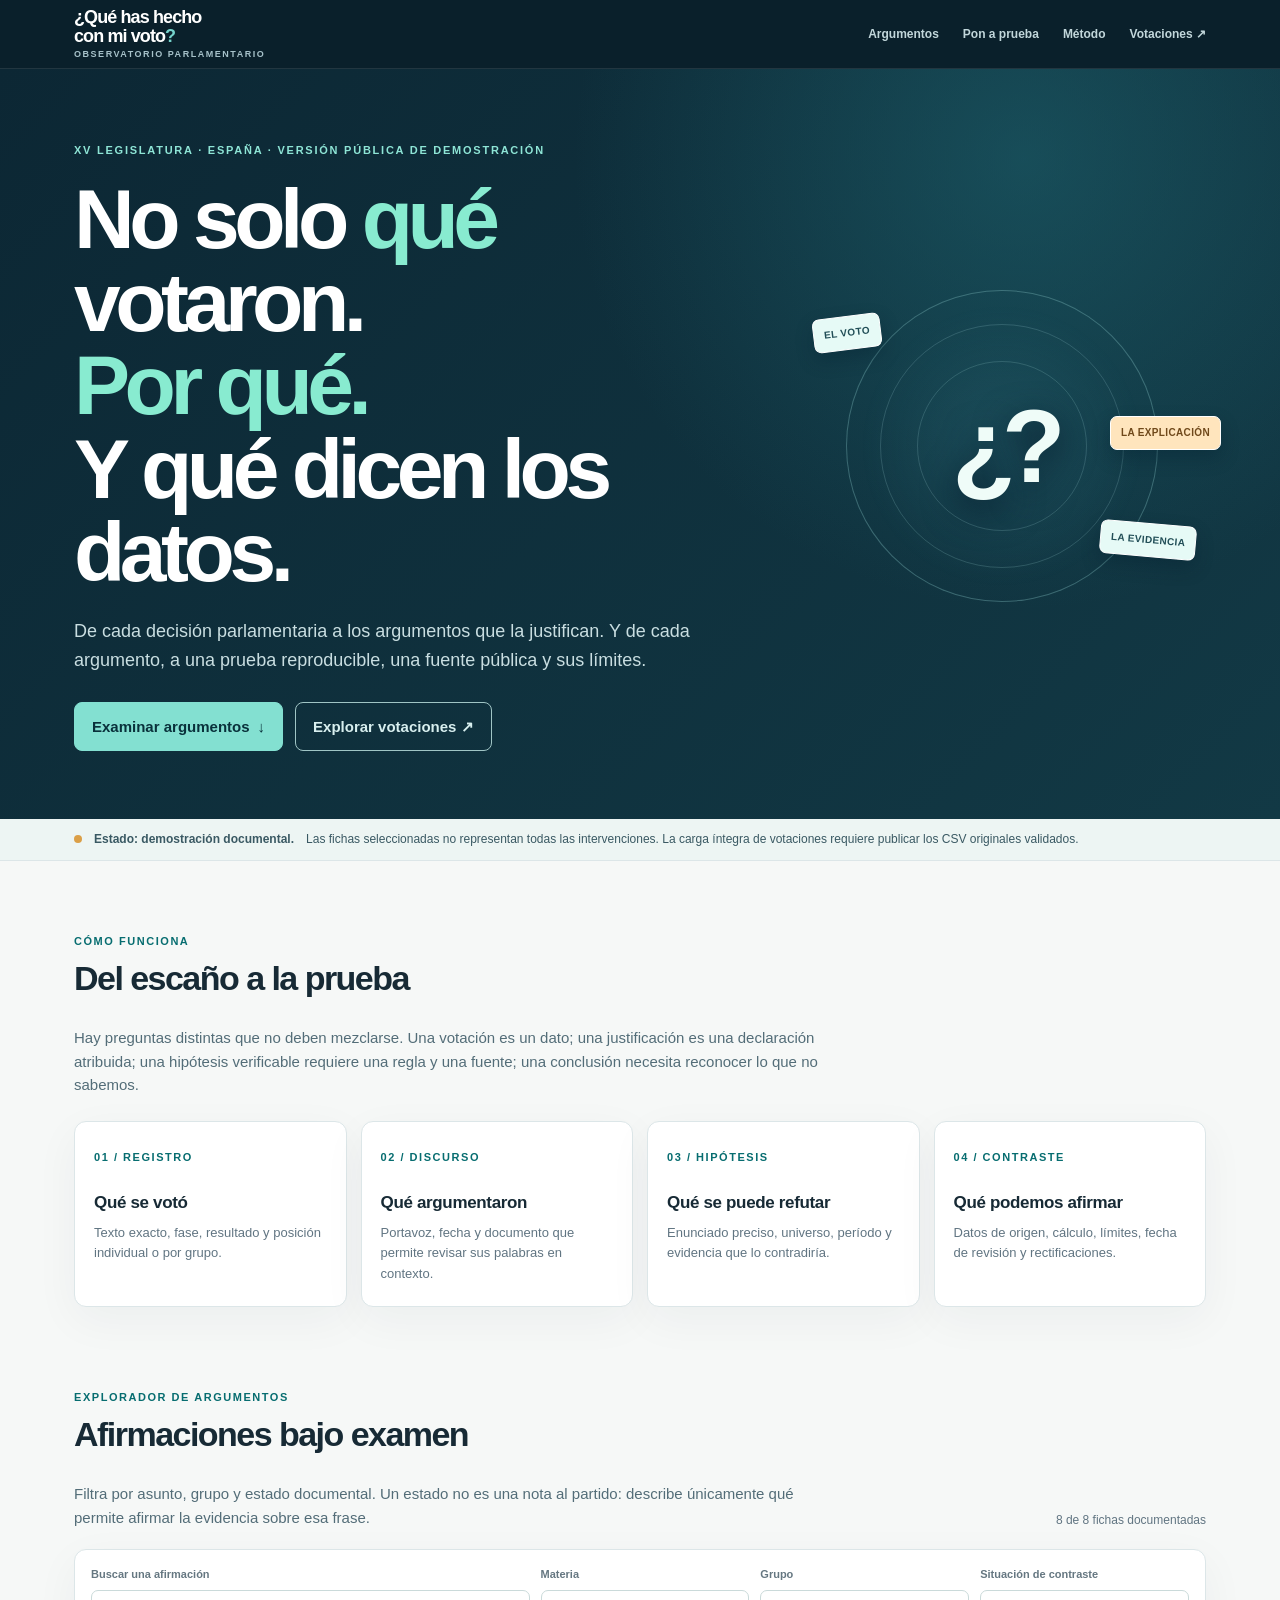
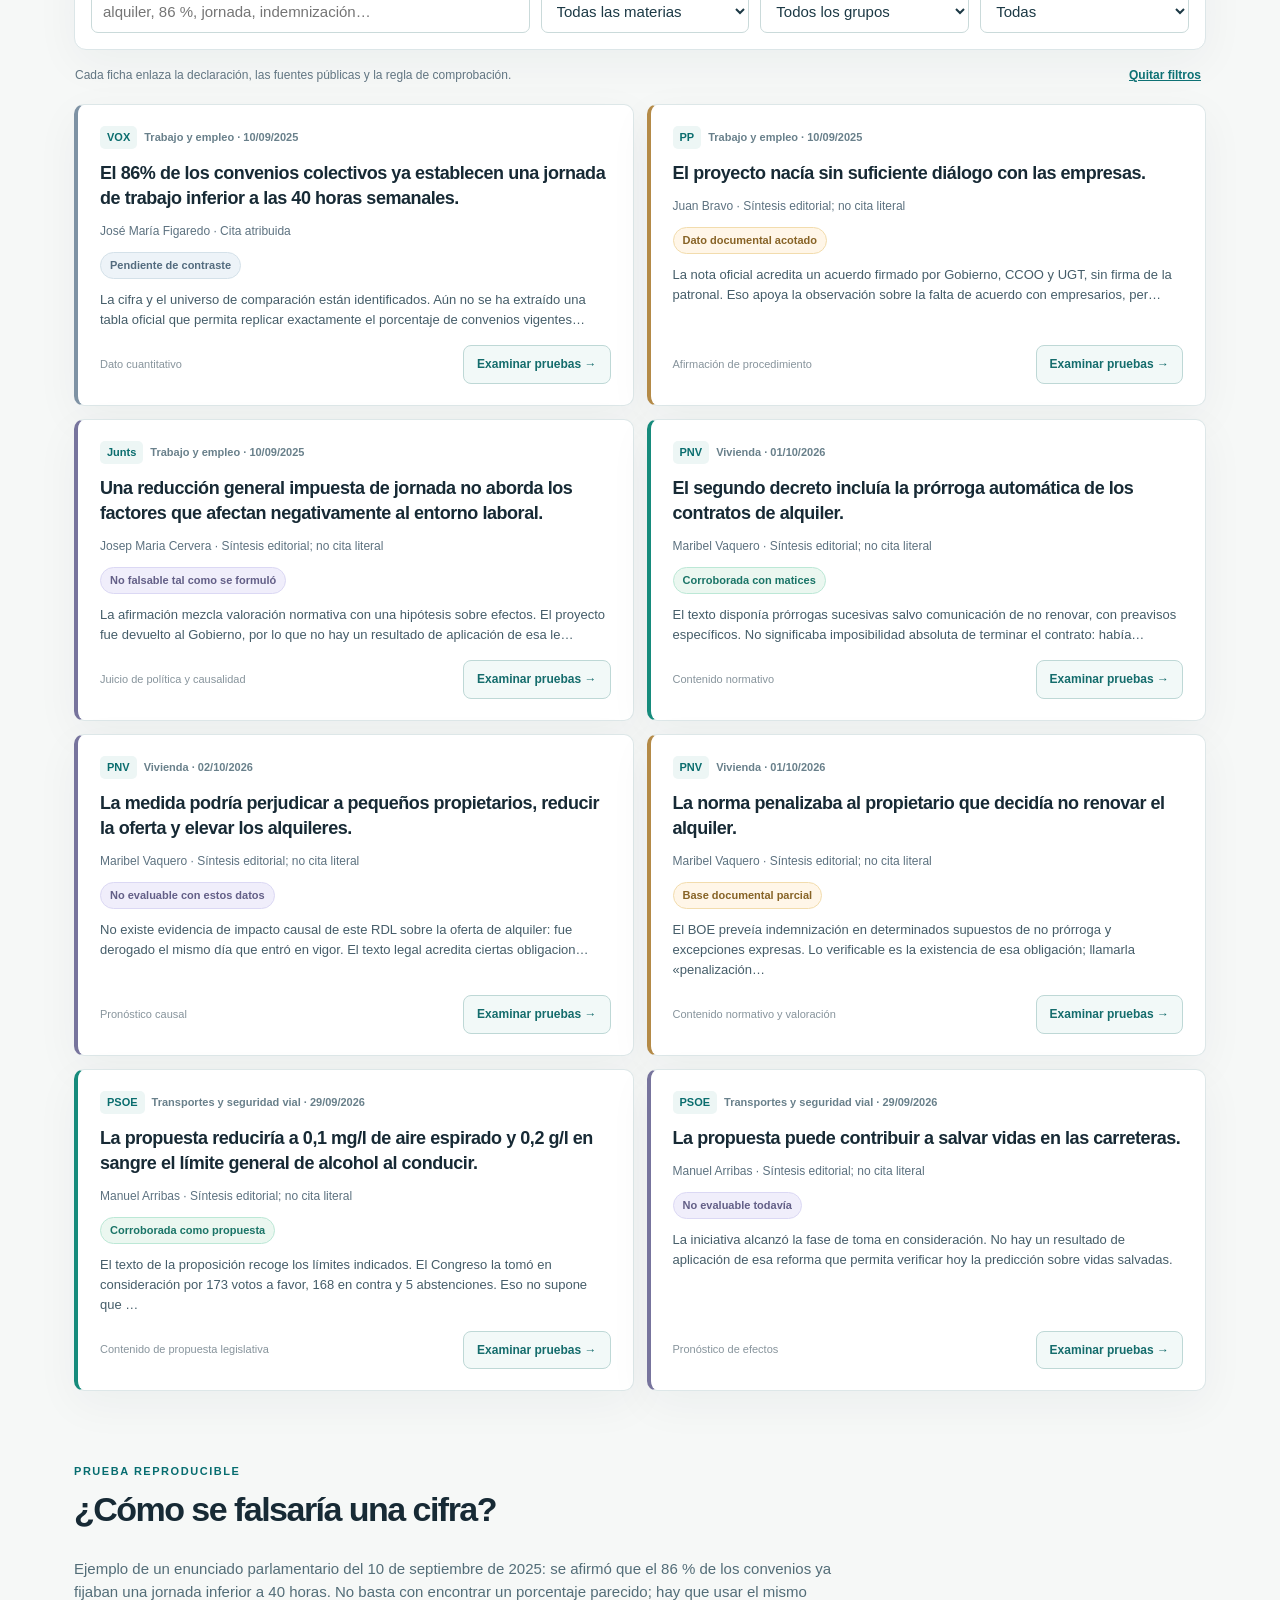
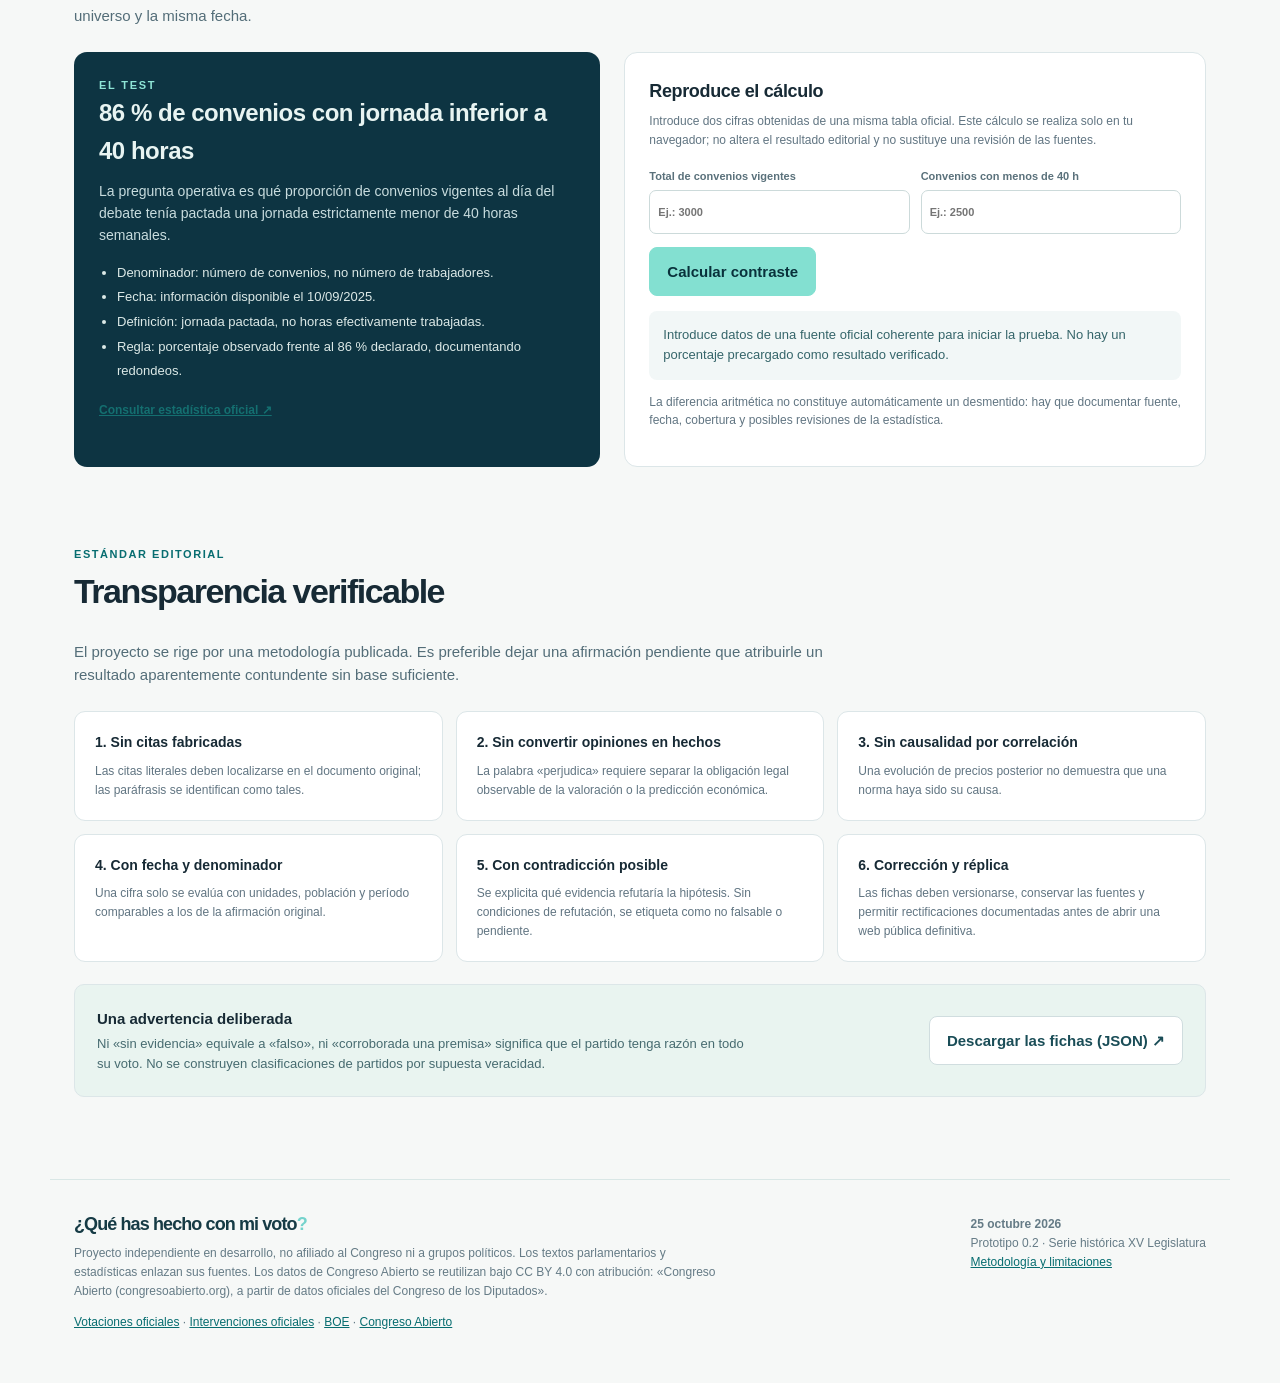
==== argumentos.html @ 6ca2c682 "Añadir versión candidata 1.00" ====
<!doctype html>
<html lang="es">
<head>
<meta charset="utf-8">
<meta name="viewport" content="width=device-width, initial-scale=1">
<meta name="theme-color" content="#0b2634">
<meta name="description" content="Qué has hecho con mi voto: un observatorio público que cruza votaciones del Congreso, argumentos parlamentarios y pruebas documentales verificables.">
<title>Qué has hecho con mi voto · Votos, argumentos y pruebas</title>
<style>
:root{--dark:#0c2734;--dark2:#153946;--dark3:#234653;--text:#172a35;--muted:#617582;--line:#dce6e8;--bg:#f6f8f7;--paper:#fff;--cyan:#0e8e8b;--cyan-dark:#076d70;--warm:#d5fbeb;--red:#aa4b49;--amber:#9b6b22;--violet:#5d5c89;--shadow:0 13px 45px #09303f0c}
*{box-sizing:border-box}html{scroll-behavior:smooth;scroll-padding-top:78px}body{margin:0;background:var(--bg);color:var(--text);font-family:Inter,ui-sans-serif,-apple-system,BlinkMacSystemFont,"Segoe UI",Arial,sans-serif;font-size:15px;line-height:1.56}
a{color:var(--cyan-dark)}button,input,select{font:inherit}button{cursor:pointer}button:focus-visible,a:focus-visible,input:focus-visible,select:focus-visible{outline:3px solid #62d2cf;outline-offset:2px}h1,h2,h3,p{margin-top:0}h2{font-size:clamp(24px,2.8vw,34px);letter-spacing:-.045em;line-height:1.15}h3{letter-spacing:-.02em}.wrap{max-width:1180px;margin:auto;padding:0 24px}.top{position:sticky;top:0;z-index:20;background:#0a202b;color:#eaf3f2;border-bottom:1px solid #ffffff19;backdrop-filter:blur(12px)}.top .wrap{display:flex;align-items:center;justify-content:space-between;min-height:68px;gap:18px}.brand{color:white;text-decoration:none;font-size:18px;letter-spacing:-.05em;font-weight:830;line-height:1.05}.brand i{font-style:normal;color:#75d3cc}.brand small{font-size:9px;font-weight:700;letter-spacing:.17em;display:block;color:#a7c2ca;margin-top:4px}.nav{display:flex;gap:24px;align-items:center}.nav a{color:#c2d7db;text-decoration:none;font-weight:650;font-size:12px}.nav a:hover{color:white}.hero{background:radial-gradient(circle at 80% 12%,#2375806a,transparent 37%),linear-gradient(135deg,#0c2734,#123945);color:white;padding:73px 0 68px;overflow:hidden}.hero-grid{display:grid;grid-template-columns:1.25fr .75fr;align-items:center;gap:44px}.eyebrow{font-size:11px;font-weight:800;letter-spacing:.16em;text-transform:uppercase;color:#8ee5d6}.hero h1{font-size:clamp(45px,6.8vw,84px);letter-spacing:-.065em;line-height:.99;margin:19px 0 23px;max-width:800px}.hero h1 em{color:#88ebd0;font-style:normal}.lead{font-size:18px;line-height:1.6;color:#c9dee1;max-width:660px}.actions{display:flex;flex-wrap:wrap;gap:12px;margin-top:27px}.btn{border-radius:8px;border:1px solid #a0c5c5;background:transparent;color:#d8efef;text-decoration:none;font-weight:750;padding:12px 17px;display:inline-flex;align-items:center;justify-content:center;gap:8px}.btn:hover{filter:brightness(1.12)}.btn-primary{background:#83e0d1;border-color:#83e0d1;color:#09313b}.btn-light{background:white;color:#1a4d57;border-color:#d0dddf}.hero-art{position:relative;min-height:310px;display:grid;place-items:center}.orbit{width:312px;height:312px;border:1px solid #79b2b668;border-radius:50%;position:relative;display:grid;place-items:center;background:radial-gradient(circle,#34788744,transparent 64%)}.orbit:before,.orbit:after{content:"";position:absolute;inset:33px;border-radius:50%;border:1px solid #8bbac03d}.orbit:after{inset:70px}.orb-core{font-size:104px;line-height:1;letter-spacing:-.13em;font-weight:820;color:#effcf8;text-shadow:0 11px 35px #061b2b}.orb-tag{position:absolute;background:#e6faf6;border-radius:7px;border:1px solid #fff;color:#204d56;box-shadow:0 8px 18px #031b2b4c;padding:8px 10px;font-weight:800;font-size:10px;letter-spacing:.035em}.orb-a{top:25px;left:-34px;transform:rotate(-7deg)}.orb-b{bottom:45px;right:-39px;transform:rotate(5deg)}.orb-c{top:125px;right:-64px;background:#ffe5bd;color:#70491b}.strip{border-bottom:1px solid var(--line);background:#edf5f3}.strip .wrap{display:flex;align-items:center;gap:12px;padding-top:11px;padding-bottom:11px;font-size:12px;color:#3a5963}.dot{width:8px;height:8px;border-radius:50%;background:#db9f47;flex:0 0 8px}.section{padding-top:72px;padding-bottom:7px}.section-intro{max-width:810px;margin:0 0 25px}.section-intro>p{color:#536d78;max-width:770px;margin-bottom:0}.kicker{font-size:11px;text-transform:uppercase;letter-spacing:.14em;color:var(--cyan-dark);font-weight:850;margin-bottom:9px}.how{display:grid;grid-template-columns:repeat(4,1fr);gap:14px}.step{background:white;border:1px solid var(--line);border-radius:12px;padding:22px 19px;min-height:175px;box-shadow:var(--shadow)}.step .num{font-size:11px;font-weight:850;color:var(--cyan-dark);letter-spacing:.14em}.step h3{font-size:17px;margin:22px 0 7px}.step p{font-size:13px;color:var(--muted);margin:0}.audit{padding-top:75px}.audit-head{display:flex;align-items:end;justify-content:space-between;gap:20px;flex-wrap:wrap;margin-bottom:20px}.countsmall{color:var(--muted);font-size:12px}.filters{display:grid;grid-template-columns:2.1fr repeat(3,1fr);gap:11px;background:white;border:1px solid var(--line);padding:16px;border-radius:12px;box-shadow:var(--shadow)}.field label{font-weight:760;font-size:11px;display:block;margin-bottom:7px;color:#657781}.field input,.field select{width:100%;height:43px;border:1px solid #cadada;border-radius:7px;color:#1c3945;padding:0 11px;background:white}.filter-actions{display:flex;justify-content:space-between;gap:8px;align-items:center;margin:12px 1px 15px}.filter-actions button{border:0;background:transparent;text-decoration:underline;color:#0d7174;font-size:12px;font-weight:700;padding:4px}.audit-grid{display:grid;grid-template-columns:repeat(2,minmax(0,1fr));gap:13px}.fact-card{border:1px solid #dde7e8;border-left:4px solid #738b9c;background:white;border-radius:10px;min-height:240px;padding:21px 22px;box-shadow:var(--shadow);display:flex;flex-direction:column;gap:11px}.fact-card[data-state="documentada"]{border-left-color:#168b7c}.fact-card[data-state="matiz"]{border-left-color:#b48a47}.fact-card[data-state="pendiente"]{border-left-color:#7e92a4}.fact-card[data-state="noevaluable"]{border-left-color:#77749d}.fact-eyebrow{display:flex;flex-wrap:wrap;align-items:center;gap:7px;color:#69808b;font-size:11px;font-weight:750}.pnum{background:#edf6f5;padding:3px 7px;border-radius:5px;color:#0a6d6e;font-size:11px}.fact-card h3{font-size:18px;line-height:1.38;font-weight:740;letter-spacing:-.025em;margin:1px 0 0}.fact-card .speaker{font-size:12px;color:#5d7280;margin:0}.fact-card .result{font-size:13px;color:#455d69;margin:0}.status{font-size:11px;font-weight:740;color:#4d6672;border:1px solid #d5e1e3;border-radius:20px;display:inline-flex;align-items:center;padding:4px 9px;max-width:100%;align-self:flex-start;background:#f7faf9}.status[data-state="documentada"]{color:#1a7467;background:#ebf7f0;border-color:#bce8d6}.status[data-state="matiz"]{color:#876326;background:#fff6e8;border-color:#f2dcad}.status[data-state="pendiente"]{color:#536b7e;background:#edf3f8;border-color:#d4e1e9}.status[data-state="noevaluable"]{color:#635f87;background:#f0eefb;border-color:#dbd8f4}.card-foot{margin-top:auto;display:flex;justify-content:space-between;gap:9px;align-items:center;padding-top:4px}.card-foot span{font-size:11px;color:#87949c}.card-foot button{border:1px solid #bed8d6;border-radius:8px;background:#f2f9f8;color:#146c6c;padding:9px 13px;font-weight:740;font-size:12px}.card-foot button:hover{background:#deefeb}.empty{grid-column:1/-1;padding:38px;text-align:center;border:1px dashed #cadada;background:white;color:#667780;border-radius:10px}.two-col{display:grid;grid-template-columns:.95fr 1.05fr;gap:24px;align-items:stretch}.explain{border-radius:13px;padding:25px;background:#0d3442;color:#e8f4f2;min-height:300px}.explain h3{font-size:24px;margin:0 0 12px}.explain p{font-size:14px;color:#c8dcde}.explain ul{padding-left:18px;color:#dce9e7;font-size:13px;line-height:1.9}.demoform{background:white;border-radius:13px;border:1px solid var(--line);padding:24px}.demoform h3{font-size:18px;margin:0 0 7px}.demoform>p{font-size:12px;color:var(--muted)}.demo-grid{display:grid;grid-template-columns:repeat(2,1fr);gap:11px;margin-top:18px}.demo-grid label{font-size:11px;font-weight:750;color:#5a717b;display:block}.demo-grid input{display:block;width:100%;height:44px;border:1px solid #ccdada;border-radius:7px;margin-top:5px;padding:8px}.demoform .btn{margin-top:13px}.numeric-out{margin-top:15px;min-height:57px;border-radius:8px;background:#f2f7f7;padding:14px;font-size:13px;color:#35656a}.sourced{display:inline-flex;align-items:center;gap:6px;color:#146f70;font-size:12px;font-weight:740}.source-list{padding:0;list-style:none}.source-list li{border-bottom:1px solid #e7eeee;padding:12px 0}.source-list a{font-size:13px;font-weight:740}.source-list small{display:block;font-size:11px;color:#78909a}.policy-grid{display:grid;grid-template-columns:repeat(3,1fr);gap:13px}.policy{border-radius:11px;background:white;border:1px solid var(--line);padding:20px}.policy b{font-size:14px;display:block;margin-bottom:8px}.policy p{font-size:12px;color:var(--muted);margin-bottom:0}.signoff{display:flex;align-items:center;justify-content:space-between;gap:20px;margin-top:22px;padding:22px;border:1px solid var(--line);border-radius:10px;background:#e9f4f0}.signoff p{margin:0;font-size:13px;color:#476b70;max-width:650px}.signoff strong{display:block;margin-bottom:4px}.footer{padding-top:35px;padding-bottom:40px;border-top:1px solid #d9e7e6;margin-top:75px;color:#657b86;font-size:12px}.footer-grid{display:flex;justify-content:space-between;align-items:flex-start;gap:20px;flex-wrap:wrap}.footer p{max-width:650px}.footer .brand{color:#163b45;display:block;margin-bottom:10px}.footer a{font-size:12px}.details{width:min(850px,calc(100vw - 30px));max-height:min(91vh,980px);border-radius:12px;border:1px solid #d8e7e6;box-shadow:0 30px 90px #021b2b55;padding:0;overflow:auto}.details::backdrop{background:#091e29a8}.detail-header{background:#0e3541;color:white;padding:26px 32px;position:relative}.detail-header .x{position:absolute;right:16px;top:13px;border:1px solid #ffffff45;background:#ffffff20;color:white;border-radius:7px;padding:3px 10px;font-size:25px}.detail-header h2{font-size:26px;line-height:1.27;max-width:680px;margin:10px 0}.detail-header p{font-size:12px;color:#bdd3d6;margin:0}.detail-body{padding:26px 32px 36px}.detail-body h3{font-size:17px;margin:25px 0 7px}.detail-body p{color:#4c6571;margin-bottom:10px}.detail-body .call{border-left:3px solid #4fa9a3;background:#f0f9f6;padding:15px 17px;margin:12px 0;border-radius:0 8px 8px 0}.detail-body .call strong{display:block;margin-bottom:6px}.detail-meta{display:flex;flex-wrap:wrap;gap:8px;font-size:12px;color:#6d7e86}.detail-meta span{background:#eef4f4;padding:5px 8px;border-radius:5px}.detail-actions{display:flex;gap:12px;flex-wrap:wrap;margin-top:19px}.detail-actions button{padding:9px 12px;background:#f0f7f7;border:1px solid #c8dcdb;border-radius:7px;color:#145d62;font-weight:750}.detail-actions a{padding:9px 12px;display:inline-flex;text-decoration:none;font-size:13px}.tip{font-size:12px;color:#738d95}.divider{border-top:1px solid #e0eaeb;margin:24px 0 0}
@media(max-width:1000px){.hero-grid{grid-template-columns:1fr .6fr;gap:17px}.orb-core{font-size:75px}.orbit{width:225px;height:225px}.hero-art{min-height:230px}.orb-c{right:-20px}.orb-b{right:-8px}}@media(max-width:740px){.wrap{padding-left:16px;padding-right:16px}.top .wrap{min-height:64px}.brand{font-size:16px}.nav{gap:10px}.nav a{font-size:11px}.nav a:nth-child(2){display:none}.hero{padding:48px 0}.hero-grid{grid-template-columns:1fr}.hero-art{display:none}.hero h1{font-size:clamp(43px,11.5vw,68px)}.lead{font-size:16px}.how{grid-template-columns:repeat(2,1fr)}.filters{grid-template-columns:repeat(2,1fr)}.filters .field:first-child{grid-column:1/-1}.audit-grid{grid-template-columns:1fr}.two-col{grid-template-columns:1fr}.policy-grid{grid-template-columns:1fr}.section{padding-top:53px}.audit{padding-top:53px}.signoff{display:block}.signoff .btn{margin-top:15px}.detail-header{padding:22px 19px}.detail-body{padding:20px 19px}.detail-header h2{font-size:22px}}@media(max-width:420px){.how{grid-template-columns:1fr}.step{min-height:0}.nav a:nth-child(3){display:none}.step h3{margin-top:10px}.filters{grid-template-columns:1fr}.demo-grid{grid-template-columns:1fr}}
@media(prefers-reduced-motion:reduce){html{scroll-behavior:auto}}
</style>
</head>
<body>
<header class="top"><div class="wrap"><a class="brand" href="#inicio">¿Qué has hecho<br>con mi voto<i>?</i><small>OBSERVATORIO PARLAMENTARIO</small></a><nav class="nav" aria-label="Navegación"><a href="#auditoria">Argumentos</a><a href="#prueba">Pon a prueba</a><a href="#metodo">Método</a><a href="index.html">Votaciones ↗</a></nav></div></header>
<main>
<section class="hero" id="inicio"><div class="wrap hero-grid"><div><div class="eyebrow">XV legislatura · España · versión pública de demostración</div><h1>No solo <em>qué</em> votaron.<br><em>Por qué.</em><br>Y qué dicen los datos.</h1><p class="lead">De cada decisión parlamentaria a los argumentos que la justifican. Y de cada argumento, a una prueba reproducible, una fuente pública y sus límites.</p><div class="actions"><a href="#auditoria" class="btn btn-primary">Examinar argumentos <span aria-hidden="true">↓</span></a><a href="index.html" class="btn">Explorar votaciones ↗</a></div></div><div class="hero-art" aria-hidden="true"><div class="orbit"><div class="orb-core">¿?</div><span class="orb-tag orb-a">EL VOTO</span><span class="orb-tag orb-b">LA EVIDENCIA</span><span class="orb-tag orb-c">LA EXPLICACIÓN</span></div></div></div></section>
<div class="strip"><div class="wrap"><span class="dot" aria-hidden="true"></span><strong>Estado: demostración documental.</strong> Las fichas seleccionadas no representan todas las intervenciones. La carga íntegra de votaciones requiere publicar los CSV originales validados.</div></div>
<section class="section wrap" id="proposito"><div class="section-intro"><div class="kicker">Cómo funciona</div><h2>Del escaño a la prueba</h2><p>Hay preguntas distintas que no deben mezclarse. Una votación es un dato; una justificación es una declaración atribuida; una hipótesis verificable requiere una regla y una fuente; una conclusión necesita reconocer lo que no sabemos.</p></div><div class="how"><article class="step"><span class="num">01 / REGISTRO</span><h3>Qué se votó</h3><p>Texto exacto, fase, resultado y posición individual o por grupo.</p></article><article class="step"><span class="num">02 / DISCURSO</span><h3>Qué argumentaron</h3><p>Portavoz, fecha y documento que permite revisar sus palabras en contexto.</p></article><article class="step"><span class="num">03 / HIPÓTESIS</span><h3>Qué se puede refutar</h3><p>Enunciado preciso, universo, período y evidencia que lo contradiría.</p></article><article class="step"><span class="num">04 / CONTRASTE</span><h3>Qué podemos afirmar</h3><p>Datos de origen, cálculo, límites, fecha de revisión y rectificaciones.</p></article></div></section>
<section class="wrap audit" id="auditoria"><div class="audit-head"><div class="section-intro" style="margin:0"><div class="kicker">Explorador de argumentos</div><h2>Afirmaciones bajo examen</h2><p>Filtra por asunto, grupo y estado documental. Un estado no es una nota al partido: describe únicamente qué permite afirmar la evidencia sobre esa frase.</p></div><div class="countsmall" id="countCases" aria-live="polite"></div></div>
<div class="filters" role="search"><div class="field"><label for="caseQ">Buscar una afirmación</label><input id="caseQ" type="search" placeholder="alquiler, 86 %, jornada, indemnización…"></div><div class="field"><label for="caseArea">Materia</label><select id="caseArea"><option value="">Todas las materias</option></select></div><div class="field"><label for="caseGroup">Grupo</label><select id="caseGroup"><option value="">Todos los grupos</option></select></div><div class="field"><label for="caseState">Situación de contraste</label><select id="caseState"><option value="">Todas</option><option value="documentada">Confirmación documental</option><option value="matiz">Requiere matices</option><option value="pendiente">Pendiente</option><option value="noevaluable">No evaluable todavía</option></select></div></div>
<div class="filter-actions"><span class="countsmall">Cada ficha enlaza la declaración, las fuentes públicas y la regla de comprobación.</span><button id="clearCase">Quitar filtros</button></div><div class="audit-grid" id="caseList" aria-live="polite"></div></section>
<section class="section wrap" id="prueba"><div class="section-intro"><div class="kicker">Prueba reproducible</div><h2>¿Cómo se falsaría una cifra?</h2><p>Ejemplo de un enunciado parlamentario del 10 de septiembre de 2025: se afirmó que el 86 % de los convenios ya fijaban una jornada inferior a 40 horas. No basta con encontrar un porcentaje parecido; hay que usar el mismo universo y la misma fecha.</p></div><div class="two-col"><article class="explain"><div class="eyebrow">EL TEST</div><h3>86 % de convenios con jornada inferior a 40 horas</h3><p>La pregunta operativa es qué proporción de convenios vigentes al día del debate tenía pactada una jornada estrictamente menor de 40 horas semanales.</p><ul><li>Denominador: número de convenios, no número de trabajadores.</li><li>Fecha: información disponible el 10/09/2025.</li><li>Definición: jornada pactada, no horas efectivamente trabajadas.</li><li>Regla: porcentaje observado frente al 86 % declarado, documentando redondeos.</li></ul><a class="sourced" href="https://www.mites.gob.es/es/estadisticas/condiciones_trabajo_relac_laborales/CCT/welcome.htm" target="_blank" rel="noopener noreferrer">Consultar estadística oficial ↗</a></article><div class="demoform"><h3>Reproduce el cálculo</h3><p>Introduce dos cifras obtenidas de una misma tabla oficial. Este cálculo se realiza solo en tu navegador; no altera el resultado editorial y no sustituye una revisión de las fuentes.</p><div class="demo-grid"><label>Total de convenios vigentes<input type="number" id="totalAgreements" min="1" step="1" placeholder="Ej.: 3000"></label><label>Convenios con menos de 40 h<input type="number" id="under40" min="0" step="1" placeholder="Ej.: 2500"></label></div><button class="btn btn-primary" id="calcTest" type="button">Calcular contraste</button><div class="numeric-out" id="numericResult" aria-live="polite">Introduce datos de una fuente oficial coherente para iniciar la prueba. No hay un porcentaje precargado como resultado verificado.</div><p class="tip" style="margin-top:13px">La diferencia aritmética no constituye automáticamente un desmentido: hay que documentar fuente, fecha, cobertura y posibles revisiones de la estadística.</p></div></div></section>
<section class="section wrap" id="metodo"><div class="section-intro"><div class="kicker">Estándar editorial</div><h2>Transparencia verificable</h2><p>El proyecto se rige por una metodología publicada. Es preferible dejar una afirmación pendiente que atribuirle un resultado aparentemente contundente sin base suficiente.</p></div><div class="policy-grid"><div class="policy"><b>1. Sin citas fabricadas</b><p>Las citas literales deben localizarse en el documento original; las paráfrasis se identifican como tales.</p></div><div class="policy"><b>2. Sin convertir opiniones en hechos</b><p>La palabra «perjudica» requiere separar la obligación legal observable de la valoración o la predicción económica.</p></div><div class="policy"><b>3. Sin causalidad por correlación</b><p>Una evolución de precios posterior no demuestra que una norma haya sido su causa.</p></div><div class="policy"><b>4. Con fecha y denominador</b><p>Una cifra solo se evalúa con unidades, población y período comparables a los de la afirmación original.</p></div><div class="policy"><b>5. Con contradicción posible</b><p>Se explicita qué evidencia refutaría la hipótesis. Sin condiciones de refutación, se etiqueta como no falsable o pendiente.</p></div><div class="policy"><b>6. Corrección y réplica</b><p>Las fichas deben versionarse, conservar las fuentes y permitir rectificaciones documentadas antes de abrir una web pública definitiva.</p></div></div><div class="signoff"><div><strong>Una advertencia deliberada</strong><p>Ni «sin evidencia» equivale a «falso», ni «corroborada una premisa» significa que el partido tenga razón en todo su voto. No se construyen clasificaciones de partidos por supuesta veracidad.</p></div><a href="datos/comprobaciones.json" class="btn btn-light" download>Descargar las fichas (JSON) ↗</a></div></section>
</main>
<footer class="wrap footer" id="fuentes"><div class="footer-grid"><div><span class="brand">¿Qué has hecho con mi voto<i>?</i></span><p>Proyecto independiente en desarrollo, no afiliado al Congreso ni a grupos políticos. Los textos parlamentarios y estadísticas enlazan sus fuentes. Los datos de Congreso Abierto se reutilizan bajo CC BY 4.0 con atribución: «Congreso Abierto (congresoabierto.org), a partir de datos oficiales del Congreso de los Diputados».</p><p><a href="https://www.congreso.es/es/opendata/votaciones" target="_blank" rel="noopener noreferrer">Votaciones oficiales</a> · <a href="https://www.congreso.es/es/opendata/intervenciones" target="_blank" rel="noopener noreferrer">Intervenciones oficiales</a> · <a href="https://www.boe.es/datosabiertos/api/api.php?lang=es" target="_blank" rel="noopener noreferrer">BOE</a> · <a href="https://congresoabierto.org/datos/" target="_blank" rel="noopener noreferrer">Congreso Abierto</a></p></div><div><strong>25 octubre 2026</strong><br>Prototipo 0.2 · Serie histórica XV Legislatura<br><a href="#metodo">Metodología y limitaciones</a></div></div></footer>
<dialog class="details" id="caseDetail" aria-labelledby="dialogTitle"><div class="detail-header"><button class="x" id="closeCase" type="button" aria-label="Cerrar detalle">×</button><div class="eyebrow" id="detailKicker">FICHA DE CONTRASTE</div><h2 id="dialogTitle">Afirmación</h2><p id="detailSpeaker"></p></div><div class="detail-body" id="detailBody"></div></dialog>
<script type="application/json" id="claimsData">{"version":"0.2.0","actualizado":"2026-10-25","nota":"Selección editorial inicial: NO es una auditoría completa de la XV Legislatura. En las afirmaciones reproducidas como resumen se evita atribuir citas literales no contrastadas en acta.","comprobaciones":[{"id":"EMP-2025-VOX-001","fecha":"2025-09-10","area":"Trabajo y empleo","votacion_id":"s130-v010","expediente":"121/000058","grupo":"VOX","orador":"José María Figaredo","sentido":"Sí a las enmiendas de devolución (contrario al proyecto)","afirmacion":"El 86% de los convenios colectivos ya establecen una jornada de trabajo inferior a las 40 horas semanales.","literal":true,"origen":"Cita parcial textual recogida por RTVE el 10/09/2025; pendiente de cotejo adicional con el Diario de Sesiones.","tipo":"Dato cuantitativo","estado":"Pendiente de contraste","codigo_estado":"pendiente","hecho":"Porcentaje de convenios colectivos vigentes con jornada pactada estrictamente inferior a 40 horas semanales en la fecha del debate.","regla":"Contar, sobre el conjunto de convenios vigentes y aplicables al 10/09/2025, cuántos fijan menos de 40 h/semana; dividir por el total y multiplicar por 100. Antes de concluir, distinguir convenios de trabajadores cubiertos, y jornada pactada de jornada real.","refutaria":"Un cálculo oficial o reproducible sobre el mismo universo temporal, con idéntico denominador y horas de referencia, que se aleje del 86 % más allá del margen de redondeo declarado.","hallazgo":"La cifra y el universo de comparación están identificados. Aún no se ha extraído una tabla oficial que permita replicar exactamente el porcentaje de convenios vigentes a esa fecha. Por tanto, no está confirmada ni refutada.","limitacion":"La estadística ofrece diferentes universos: convenios registrados, trabajadores afectados y tramos de jornada. No se pueden intercambiar los denominadores. El dato debe ser de antes de la intervención, o se debe explicar expresamente si es posterior.","prueba_numerica":{"declarado":86,"unidad":"% de convenios","tolerancia_pp":0.5,"fecha_corte":"2025-09-10"},"fuentes":[{"nombre":"RTVE · Debate sobre la reducción de jornada","url":"https://www.rtve.es/noticias/20250910/pp-vox-junts-jornada-laboral/16724242.shtml","tipo":"Declaración atribuida"},{"nombre":"Ministerio de Trabajo · Estadística de Convenios Colectivos","url":"https://www.mites.gob.es/es/estadisticas/condiciones_trabajo_relac_laborales/CCT/welcome.htm","tipo":"Estadística oficial"},{"nombre":"Congreso · Expediente del proyecto","url":"https://www.congreso.es/es/proyectos-de-ley?_iniciativas_id=121%2F000058\u0026_iniciativas_legislatura=XV\u0026_iniciativas_mode=mostrarDetalle\u0026p_p_id=iniciativas\u0026p_p_lifecycle=0\u0026p_p_mode=view\u0026p_p_state=normal","tipo":"Expediente oficial"}]},{"id":"EMP-2025-PP-002","fecha":"2025-09-10","area":"Trabajo y empleo","votacion_id":"s130-v010","expediente":"121/000058","grupo":"PP","orador":"Juan Bravo","sentido":"Sí a las enmiendas de devolución (contrario al proyecto)","afirmacion":"El proyecto nacía sin suficiente diálogo con las empresas.","literal":false,"origen":"Síntesis editorial de la intervención recogida por RTVE; NO es una cita textual.","tipo":"Afirmación de procedimiento","estado":"Dato documental acotado","codigo_estado":"matiz","hecho":"Quiénes firmaron el acuerdo gubernamental del 20/12/2024 que sirvió de base al proyecto.","regla":"Comprobar en el acuerdo y en la nota oficial del Ministerio las organizaciones firmantes. Separar la ausencia de firma patronal de la ausencia de reuniones o diálogo, que necesitaría documentación adicional.","refutaria":"Un acuerdo firmado conjuntamente por organizaciones patronales, o una prueba documental que contradiga el hecho concreto de que el acuerdo fue suscrito solo por Gobierno y sindicatos.","hallazgo":"La nota oficial acredita un acuerdo firmado por Gobierno, CCOO y UGT, sin firma de la patronal. Eso apoya la observación sobre la falta de acuerdo con empresarios, pero NO prueba que no hubiera negociaciones o diálogo.","limitacion":"«Suficiente» es un juicio de valor; no existe un umbral objetivo general de suficiencia. Para comprobar el diálogo real haría falta una cronología de mesas, convocatorias, propuestas y actas.","fuentes":[{"nombre":"RTVE · Razones alegadas por el PP","url":"https://www.rtve.es/noticias/20250910/pp-vox-junts-jornada-laboral/16724242.shtml","tipo":"Declaración atribuida"},{"nombre":"Ministerio de Trabajo · Acuerdo de 20/12/2024","url":"https://prensa.mites.gob.es/webPrensa/listado-noticia/noticia/4405","tipo":"Fuente oficial primaria"}]},{"id":"EMP-2025-JUNTS-003","fecha":"2025-09-10","area":"Trabajo y empleo","votacion_id":"s130-v010","expediente":"121/000058","grupo":"Junts","orador":"Josep Maria Cervera","sentido":"Sí a las enmiendas de devolución (contrario al proyecto)","afirmacion":"Una reducción general impuesta de jornada no aborda los factores que afectan negativamente al entorno laboral.","literal":false,"origen":"Paráfrasis identificada de la intervención recogida en RTVE.","tipo":"Juicio de política y causalidad","estado":"No falsable tal como se formuló","codigo_estado":"noevaluable","hecho":"Determinar qué factores quedan fuera de la regulación y medir cambios en resultados laborales bajo una aplicación real y comparable.","regla":"Antes de evaluar habría que especificar las variables (productividad, horas efectivas, empleo, salarios), el plazo y una comparación causal. No se puede convertir «solución impuesta» en una cifra falsable.","refutaria":"Un objetivo mensurable explícito y evidencia comparativa que mostrase lo contrario; el enunciado general carece actualmente de una predicción cuantificada.","hallazgo":"La afirmación mezcla valoración normativa con una hipótesis sobre efectos. El proyecto fue devuelto al Gobierno, por lo que no hay un resultado de aplicación de esa ley que permita comprobar causalmente su impacto.","limitacion":"No es correcto etiquetar como falsa una predicción cuya medida no se llegó a implantar. Sí pueden contrastarse premisas específicas sobre productividad, salarios o convenios si se formulan explícitamente.","fuentes":[{"nombre":"RTVE · Intervención atribuida a Josep Maria Cervera","url":"https://www.rtve.es/noticias/20250910/pp-vox-junts-jornada-laboral/16724242.shtml","tipo":"Declaración atribuida"},{"nombre":"Congreso · Expediente 121/000058, concluido rechazado","url":"https://www.congreso.es/es/proyectos-de-ley?_iniciativas_id=121%2F000058\u0026_iniciativas_legislatura=XV\u0026_iniciativas_mode=mostrarDetalle\u0026p_p_id=iniciativas\u0026p_p_lifecycle=0\u0026p_p_mode=view\u0026p_p_state=normal","tipo":"Estado oficial"}]},{"id":"VIV-2026-PNV-004","fecha":"2026-10-01","area":"Vivienda","votacion_id":"s203-v002","expediente":"130/000056","grupo":"PNV","orador":"Maribel Vaquero","sentido":"No a la convalidación del RDL 27/2026","afirmacion":"El segundo decreto incluía la prórroga automática de los contratos de alquiler.","literal":false,"origen":"Caracterización del decreto recogida en RTVE; no es una cita textual de Vaquero.","tipo":"Contenido normativo","estado":"Corroborada con matices","codigo_estado":"documentada","hecho":"El nuevo art. 10.1 de la LAU propuesto por el RDL 27/2026 establecía la continuidad del contrato por defecto al llegar determinados vencimientos.","regla":"Leer el artículo 10.1 modificado, sus preavisos, indemnizaciones y excepciones, utilizando el texto publicado en el BOE en la fecha de la votación.","refutaria":"Que el BOE no estableciera un régimen de continuidad contractual por defecto ni reglas de prórroga en el artículo 10.","hallazgo":"El texto disponía prórrogas sucesivas salvo comunicación de no renovar, con preavisos específicos. No significaba imposibilidad absoluta de terminar el contrato: había supuestos de no prórroga e indemnizaciones, con excepciones.","limitacion":"El decreto entró en vigor el 2/10/2026 y fue derogado ese mismo día. Confirmar su contenido no demuestra el efecto económico que habría producido.","fuentes":[{"nombre":"RTVE · Posición anunciada por el PNV","url":"https://www.rtve.es/noticias/20261001/pnv-apoyara-decreto-con-ayudas-fiscales-rechazara-renovacion-alquiler-automatica/17249796.shtml","tipo":"Declaración atribuida"},{"nombre":"BOE · Texto original del RDL 27/2026","url":"https://www.boe.es/eli/es/rdl/2026/09/29/27","tipo":"Norma oficial primaria"},{"nombre":"BOE · Acuerdo de derogación","url":"https://www.boe.es/eli/es/res/2026/10/02/(2)","tipo":"Resultado oficial"}]},{"id":"VIV-2026-PNV-005","fecha":"2026-10-02","area":"Vivienda","votacion_id":"s203-v002","expediente":"130/000056","grupo":"PNV","orador":"Maribel Vaquero","sentido":"No a la convalidación del RDL 27/2026","afirmacion":"La medida podría perjudicar a pequeños propietarios, reducir la oferta y elevar los alquileres.","literal":false,"origen":"Síntesis editorial de las objeciones descritas por Europa Press; no cita literal.","tipo":"Pronóstico causal","estado":"No evaluable con estos datos","codigo_estado":"noevaluable","hecho":"Efecto causal atribuible a una norma sobre número de viviendas ofertadas y precios de nuevos contratos.","regla":"Si existiera aplicación relevante, comparar series de oferta y rentas antes y después frente a un grupo comparable, controlando otras medidas, entorno de tipos, composición y ciclo económico.","refutaria":"Series comparables, definiciones estables y una identificación causal creíble que mostraran una evolución incompatible con la predicción, dentro de un plazo previamente definido.","hallazgo":"No existe evidencia de impacto causal de este RDL sobre la oferta de alquiler: fue derogado el mismo día que entró en vigor. El texto legal acredita ciertas obligaciones, no la evolución futura de precios y oferta.","limitacion":"No debe utilizarse una correlación nacional de precios y oferta para confirmar o negar el efecto de una norma sin exposición temporal suficiente.","fuentes":[{"nombre":"Europa Press · Argumento atribuido al PNV","url":"https://www.europapress.es/economia/construccion-y-vivienda-00342/noticia-decreto-prorroga-automatica-afronta-rechazo-pp-vox-junts-pnv-cc-20261002145747.html","tipo":"Declaración atribuida"},{"nombre":"BOE · Situación de vigencia del RDL 27/2026","url":"https://www.boe.es/eli/es/rdl/2026/09/29/27","tipo":"Cronología oficial"},{"nombre":"INE · API de series estadísticas","url":"https://www.ine.es/dyngs/DAB/es/index.htm?cid=1099","tipo":"Fuente potencial, no usada para un veredicto"}]},{"id":"VIV-2026-PNV-006","fecha":"2026-10-01","area":"Vivienda","votacion_id":"s203-v002","expediente":"130/000056","grupo":"PNV","orador":"Maribel Vaquero","sentido":"No a la convalidación del RDL 27/2026","afirmacion":"La norma penalizaba al propietario que decidía no renovar el alquiler.","literal":false,"origen":"El PNV declaró que la norma «penaliza al pequeño propietario»; esta ficha separa el componente verificable de la valoración política.","tipo":"Contenido normativo y valoración","estado":"Base documental parcial","codigo_estado":"matiz","hecho":"¿Establecía el decreto un pago indemnizatorio cuando el arrendador decidiera no prorrogar sin una causa exenta?","regla":"Leer artículo 10.1 y excepciones del texto original; distinguir la existencia de una indemnización de calificarla de penalización o perjuicio económico neto.","refutaria":"Ausencia de obligación indemnizatoria en el artículo 10.1, o que el texto eximiera en todos los casos contemplados.","hallazgo":"El BOE preveía indemnización en determinados supuestos de no prórroga y excepciones expresas. Lo verificable es la existencia de esa obligación; llamarla «penalización» es una valoración sobre su naturaleza y proporcionalidad.","limitacion":"No se puede deducir de la existencia de una indemnización que los pequeños propietarios en conjunto fueran a perder rentabilidad: faltan hipótesis y datos para estimarla.","fuentes":[{"nombre":"RTVE · Declaración del PNV","url":"https://www.rtve.es/noticias/20261001/pnv-apoyara-decreto-con-ayudas-fiscales-rechazara-renovacion-alquiler-automatica/17249796.shtml","tipo":"Declaración atribuida"},{"nombre":"BOE · Art. 10.1 de la LAU en el RDL 27/2026","url":"https://www.boe.es/eli/es/rdl/2026/09/29/27","tipo":"Norma oficial primaria"}]},{"id":"MOV-2026-PSOE-007","fecha":"2026-09-29","area":"Transportes y seguridad vial","votacion_id":"demo-alcohol","expediente":"122/000300","grupo":"PSOE","orador":"Manuel Arribas","sentido":"Sí a la toma en consideración","afirmacion":"La propuesta reduciría a 0,1 mg/l de aire espirado y 0,2 g/l en sangre el límite general de alcohol al conducir.","literal":false,"origen":"Descripción de la proposición del grupo y su defensa pública; no una cita textual del diputado.","tipo":"Contenido de propuesta legislativa","estado":"Corroborada como propuesta","codigo_estado":"documentada","hecho":"Contenido exacto de la proposición 122/000300 y fase parlamentaria alcanzada el 29/09/2026.","regla":"Leer el articulado del BOCG y el expediente: cotejar ambas tasas y constatar si el Pleno solamente tomó en consideración la proposición.","refutaria":"Que el texto presentado no incluyera esas tasas o que la votación fuera una aprobación definitiva de ley en lugar de una toma en consideración.","hallazgo":"El texto de la proposición recoge los límites indicados. El Congreso la tomó en consideración por 173 votos a favor, 168 en contra y 5 abstenciones. Eso no supone que el límite propuesto entrara en vigor.","limitacion":"No confundir medida propuesta con legislación vigente ni inferir resultados en seguridad vial de una mera toma en consideración.","fuentes":[{"nombre":"Grupo Socialista · Defensa de la proposición","url":"https://www.psoe.es/congreso/noticias-congreso/el-congreso-avala-impulsar-de-nuevo-la-ley-socialista-para-reducir-la-tasa-maxima-de-alcohol-al-volante/","tipo":"Fuente primaria de grupo"},{"nombre":"Congreso · BOCG B-358-1, 18/09/2026","url":"https://www.congreso.es/es/busqueda-de-publicaciones?_publicaciones_id_texto=%28BOCG-15-B-358-1.CODI.%29\u0026_publicaciones_legislatura=XV\u0026_publicaciones_mode=mostrarTextoIntegro\u0026p_p_id=publicaciones\u0026p_p_lifecycle=0\u0026p_p_mode=view\u0026p_p_state=normal","tipo":"Texto legislativo oficial"},{"nombre":"Congreso · Resultado y fase de tramitación","url":"https://www.congreso.es/es/busqueda-de-iniciativas?_iniciativas_id=122%2F000300\u0026_iniciativas_legislatura=XV\u0026_iniciativas_mode=mostrarDetalle\u0026p_p_id=iniciativas\u0026p_p_lifecycle=0\u0026p_p_mode=view\u0026p_p_state=normal","tipo":"Expediente oficial"}]},{"id":"MOV-2026-PSOE-008","fecha":"2026-09-29","area":"Transportes y seguridad vial","votacion_id":"demo-alcohol","expediente":"122/000300","grupo":"PSOE","orador":"Manuel Arribas","sentido":"Sí a la toma en consideración","afirmacion":"La propuesta puede contribuir a salvar vidas en las carreteras.","literal":false,"origen":"Paráfrasis de declaración del portavoz en la nota oficial de su grupo.","tipo":"Pronóstico de efectos","estado":"No evaluable todavía","codigo_estado":"noevaluable","hecho":"Efecto causal de una reducción de la tasa sobre siniestros, lesiones o mortalidad por alcohol.","regla":"Definir previamente indicador, población, plazo y contrafactual; revisar evidencia de seguridad vial, y evaluar la implantación efectiva, no la sola presentación de la propuesta.","refutaria":"Una evaluación robusta posterior a la entrada en vigor, con comparación apropiada, que descartara el efecto pronosticado para indicadores y plazos especificados.","hallazgo":"La iniciativa alcanzó la fase de toma en consideración. No hay un resultado de aplicación de esa reforma que permita verificar hoy la predicción sobre vidas salvadas.","limitacion":"«Puede contribuir» expresa posibilidad, no una predicción cuantificada; necesita mayor precisión para una falsación estricta.","fuentes":[{"nombre":"Grupo Socialista · Declaraciones de Manuel Arribas","url":"https://www.psoe.es/congreso/noticias-congreso/el-congreso-avala-impulsar-de-nuevo-la-ley-socialista-para-reducir-la-tasa-maxima-de-alcohol-al-volante/","tipo":"Declaración primaria de partido"},{"nombre":"Congreso · Nota de prensa de la toma en consideración","url":"https://www.congreso.es/en/notas-de-prensa?_notasprensa_mvcPath=detalle\u0026_notasprensa_notaId=52454\u0026p_p_id=notasprensa\u0026p_p_lifecycle=0\u0026p_p_mode=view\u0026p_p_state=normal","tipo":"Resultado oficial"}]}]}</script>
<script>
(()=>{'use strict';
const $=id=>document.getElementById(id);
const all=JSON.parse($('claimsData').textContent).comprobaciones;
const escapeHtml=s=>String(s??'').replace(/[&<>"']/g,c=>({'&':'&amp;','<':'&lt;','>':'&gt;','"':'&quot;',"'":'&#39;'}[c]));
const norm=s=>String(s??'').normalize('NFD').replace(/[\u0300-\u036f]/g,'').toLocaleLowerCase('es');
const safeUrl=s=>{try{let u=new URL(s,document.baseURI);return ['https:','http:'].includes(u.protocol)?u.href:''}catch{return ''}};
const safeLink=(url,name)=>{let u=safeUrl(url);return u?`<a href="${escapeHtml(u)}" target="_blank" rel="noopener noreferrer">${escapeHtml(name)} ↗</a>`:''};
const showDate=s=>{const a=String(s).split('-');return a.length===3?`${a[2]}/${a[1]}/${a[0]}`:String(s)};
function fillSelect(id,key){[...new Set(all.map(c=>c[key]))].sort((a,b)=>a.localeCompare(b,'es')).forEach(v=>{const o=document.createElement('option');o.value=v;o.textContent=v;$(id).append(o)})}
fillSelect('caseArea','area');fillSelect('caseGroup','grupo');
let visible=[];
function render(){const q=norm($('caseQ').value.trim()),ar=$('caseArea').value,gr=$('caseGroup').value,st=$('caseState').value;
 visible=all.filter(c=>(!q||norm([c.afirmacion,c.orador,c.grupo,c.area,c.tipo,c.votacion_id,c.hecho,c.hallazgo].join(' ')).includes(q))&&(!ar||c.area===ar)&&(!gr||c.grupo===gr)&&(!st||c.codigo_estado===st));
 $('countCases').textContent=`${visible.length} de ${all.length} fichas documentadas`;
 $('caseList').innerHTML=visible.length?visible.map(c=>`<article class="fact-card" data-state="${escapeHtml(c.codigo_estado)}"><div class="fact-eyebrow"><span class="pnum">${escapeHtml(c.grupo)}</span>${escapeHtml(c.area)} · ${escapeHtml(showDate(c.fecha))}</div><h3>${escapeHtml(c.afirmacion)}</h3><p class="speaker">${escapeHtml(c.orador)} · ${escapeHtml(c.literal?'Cita atribuida':'Síntesis editorial; no cita literal')}</p><span class="status" data-state="${escapeHtml(c.codigo_estado)}">${escapeHtml(c.estado)}</span><p class="result">${escapeHtml(c.hallazgo.length>170?c.hallazgo.slice(0,167)+'…':c.hallazgo)}</p><div class="card-foot"><span>${escapeHtml(c.tipo)}</span><button type="button" class="open-case" data-id="${escapeHtml(c.id)}">Examinar pruebas →</button></div></article>`).join(''):'<div class="empty">No hay fichas que coincidan. Prueba con otra materia, grupo o palabra.</div>';
 for(const b of document.querySelectorAll('.open-case'))b.addEventListener('click',()=>openCase(b.dataset.id));}
function openCase(id){const c=all.find(x=>x.id===id);if(!c)return;
 $('detailKicker').textContent=`FICHA ${c.id} · ${c.area}`;
 $('dialogTitle').textContent=c.afirmacion;
 $('detailSpeaker').textContent=`${c.grupo} · ${c.orador} · ${showDate(c.fecha)} · ${c.literal?'Declaración atribuida':'Paráfrasis, no cita literal'}`;
 $('detailBody').innerHTML=`<div class="detail-meta"><span>${escapeHtml(c.tipo)}</span><span>${escapeHtml(c.estado)}</span><span>Expediente ${escapeHtml(c.expediente)}</span><span>Votación ${escapeHtml(c.votacion_id)}</span></div><div class="call"><strong>El voto al que se vincula</strong>${escapeHtml(c.sentido)}<p class="tip">${escapeHtml(c.origen)}</p></div><h3>¿Qué hecho hay que comprobar?</h3><p>${escapeHtml(c.hecho)}</p><h3>Regla pública de falsación</h3><p>${escapeHtml(c.regla)}</p><h3>¿Qué evidencia la refutaría?</h3><p>${escapeHtml(c.refutaria)}</p><h3>Qué permite afirmar hoy la evidencia</h3><div class="call"><strong>${escapeHtml(c.estado)}</strong><p>${escapeHtml(c.hallazgo)}</p></div><h3>Qué NO podemos concluir</h3><p>${escapeHtml(c.limitacion)}</p><h3>Fuentes comprobables</h3><ul class="source-list">${c.fuentes.map(s=>`<li>${safeLink(s.url,s.nombre)}<small>${escapeHtml(s.tipo)}</small></li>`).join('')}</ul><div class="detail-actions"><a href="index.html#v=${encodeURIComponent(c.votacion_id)}" class="sourced">Ver ficha de votación ↗</a><button type="button" id="copyCase">Copiar referencia y método</button><a class="sourced" href="datos/comprobaciones.json" download>Consultar el registro abierto ↗</a></div><p class="tip">La ficha está fechada y puede revisarse con nueva evidencia. Si se trata de una predicción no implementada, no se ha declarado falsa por falta de resultados.</p>`;
 $('copyCase').addEventListener('click',async()=>{const txt=`Qué has hecho con mi voto · ${c.id}\n${c.afirmacion}\nFuente de la declaración: ${c.fuentes[0]?.url||''}\nCriterio de falsación: ${c.regla}\nHallazgo actual: ${c.hallazgo}\nFuentes: ${c.fuentes.map(s=>s.url).join(' | ')}`;try{await navigator.clipboard.writeText(txt);$('copyCase').textContent='Referencia copiada'}catch{window.prompt('Copia la referencia',txt)}});
 $('caseDetail').showModal();}
for(const id of ['caseQ','caseArea','caseGroup','caseState'])$(id).addEventListener(id==='caseQ'?'input':'change',render);
$('clearCase').addEventListener('click',()=>{for(const id of ['caseQ','caseArea','caseGroup','caseState'])$(id).value='';render()});
$('closeCase').addEventListener('click',()=>$('caseDetail').close());$('caseDetail').addEventListener('click',e=>{if(e.target===$('caseDetail'))$('caseDetail').close()});
$('calcTest').addEventListener('click',()=>{const total=Number($('totalAgreements').value),menor=Number($('under40').value),out=$('numericResult');if(!Number.isInteger(total)||total<=0||!Number.isInteger(menor)||menor<0||menor>total){out.textContent='Introduce números enteros válidos: el total debe ser mayor que 0 y el número de convenios inferiores a 40 h debe estar entre 0 y el total.';return}const pct=menor/total*100,diff=pct-86;out.textContent=`Resultado: ${pct.toLocaleString('es-ES',{maximumFractionDigits:2})} % = ${menor.toLocaleString('es-ES')} ÷ ${total.toLocaleString('es-ES')} × 100. Diferencia respecto al 86 % declarado: ${diff>=0?'+':''}${diff.toLocaleString('es-ES',{maximumFractionDigits:2})} puntos porcentuales. Es una comprobación aritmética provisional, NO un veredicto sobre la declaración sin validar fecha, universo y fuente.`;});
render();
})();
</script>
</body>
</html>
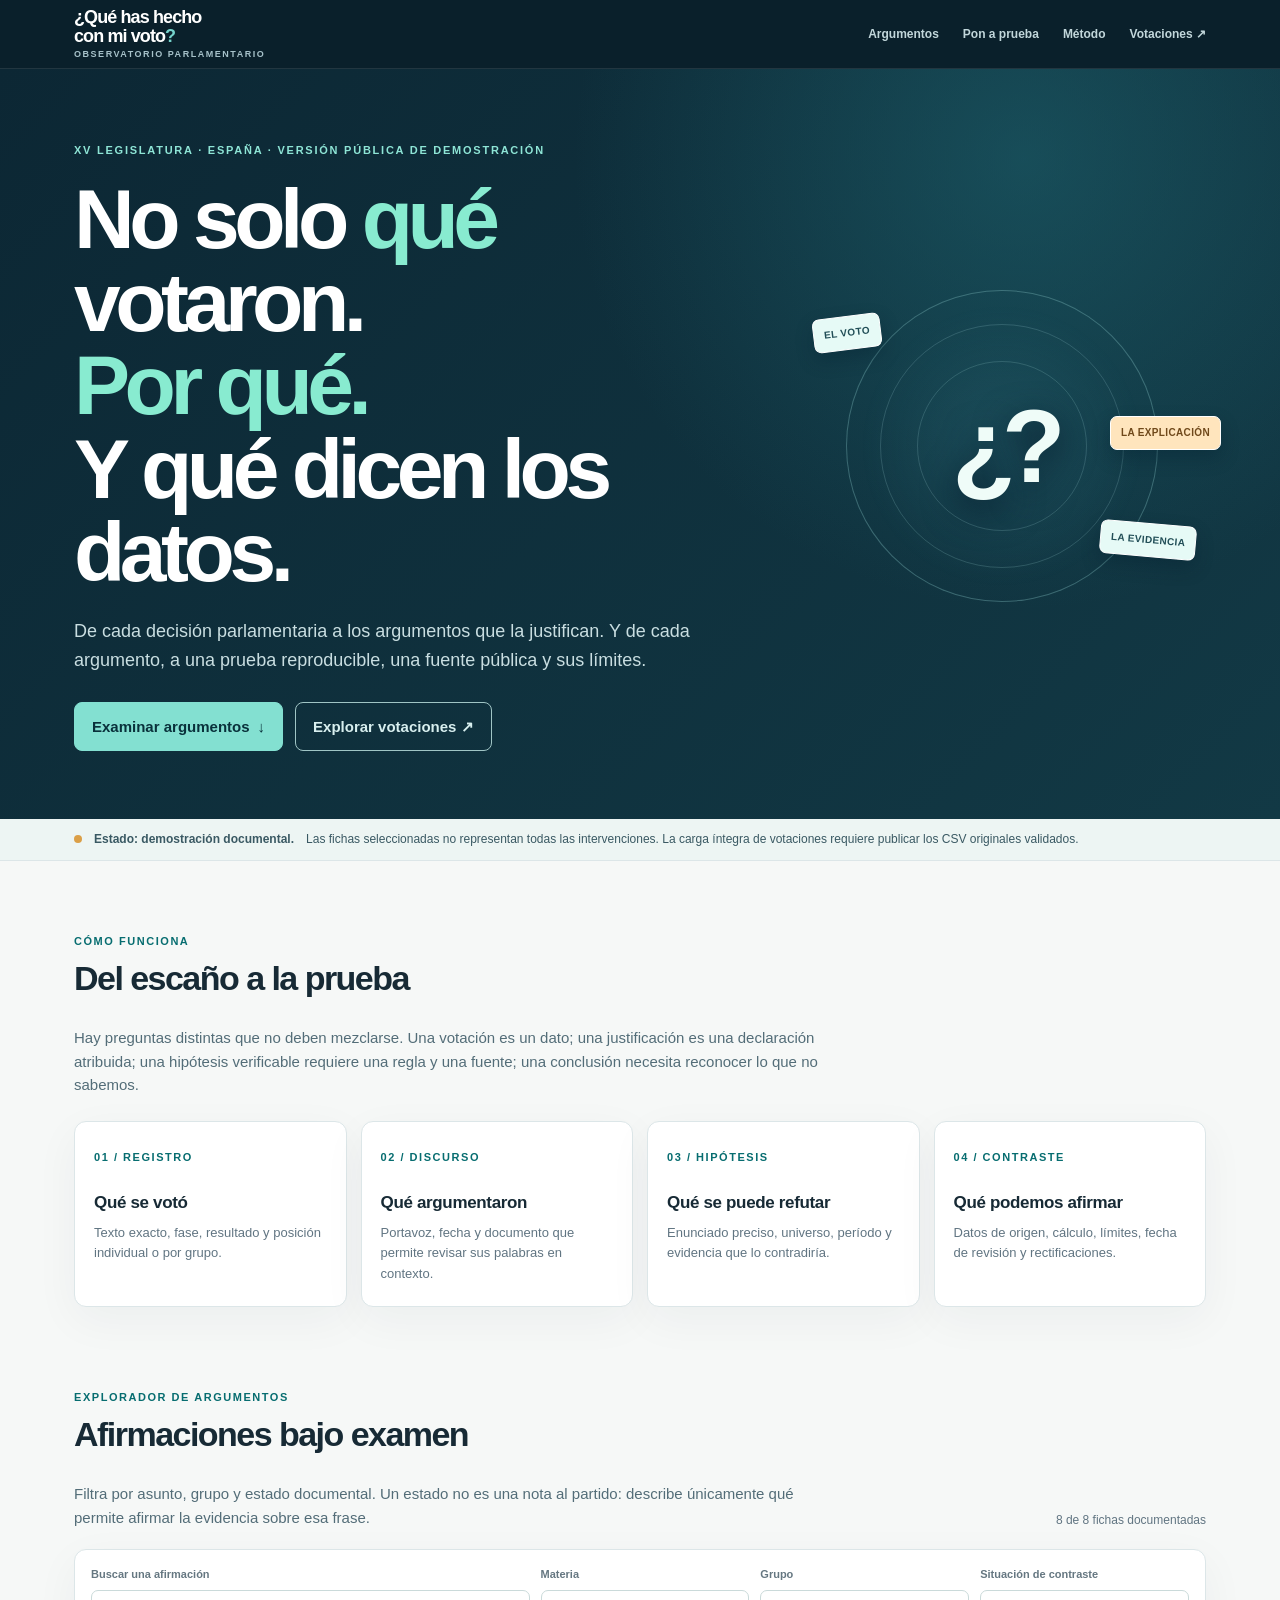
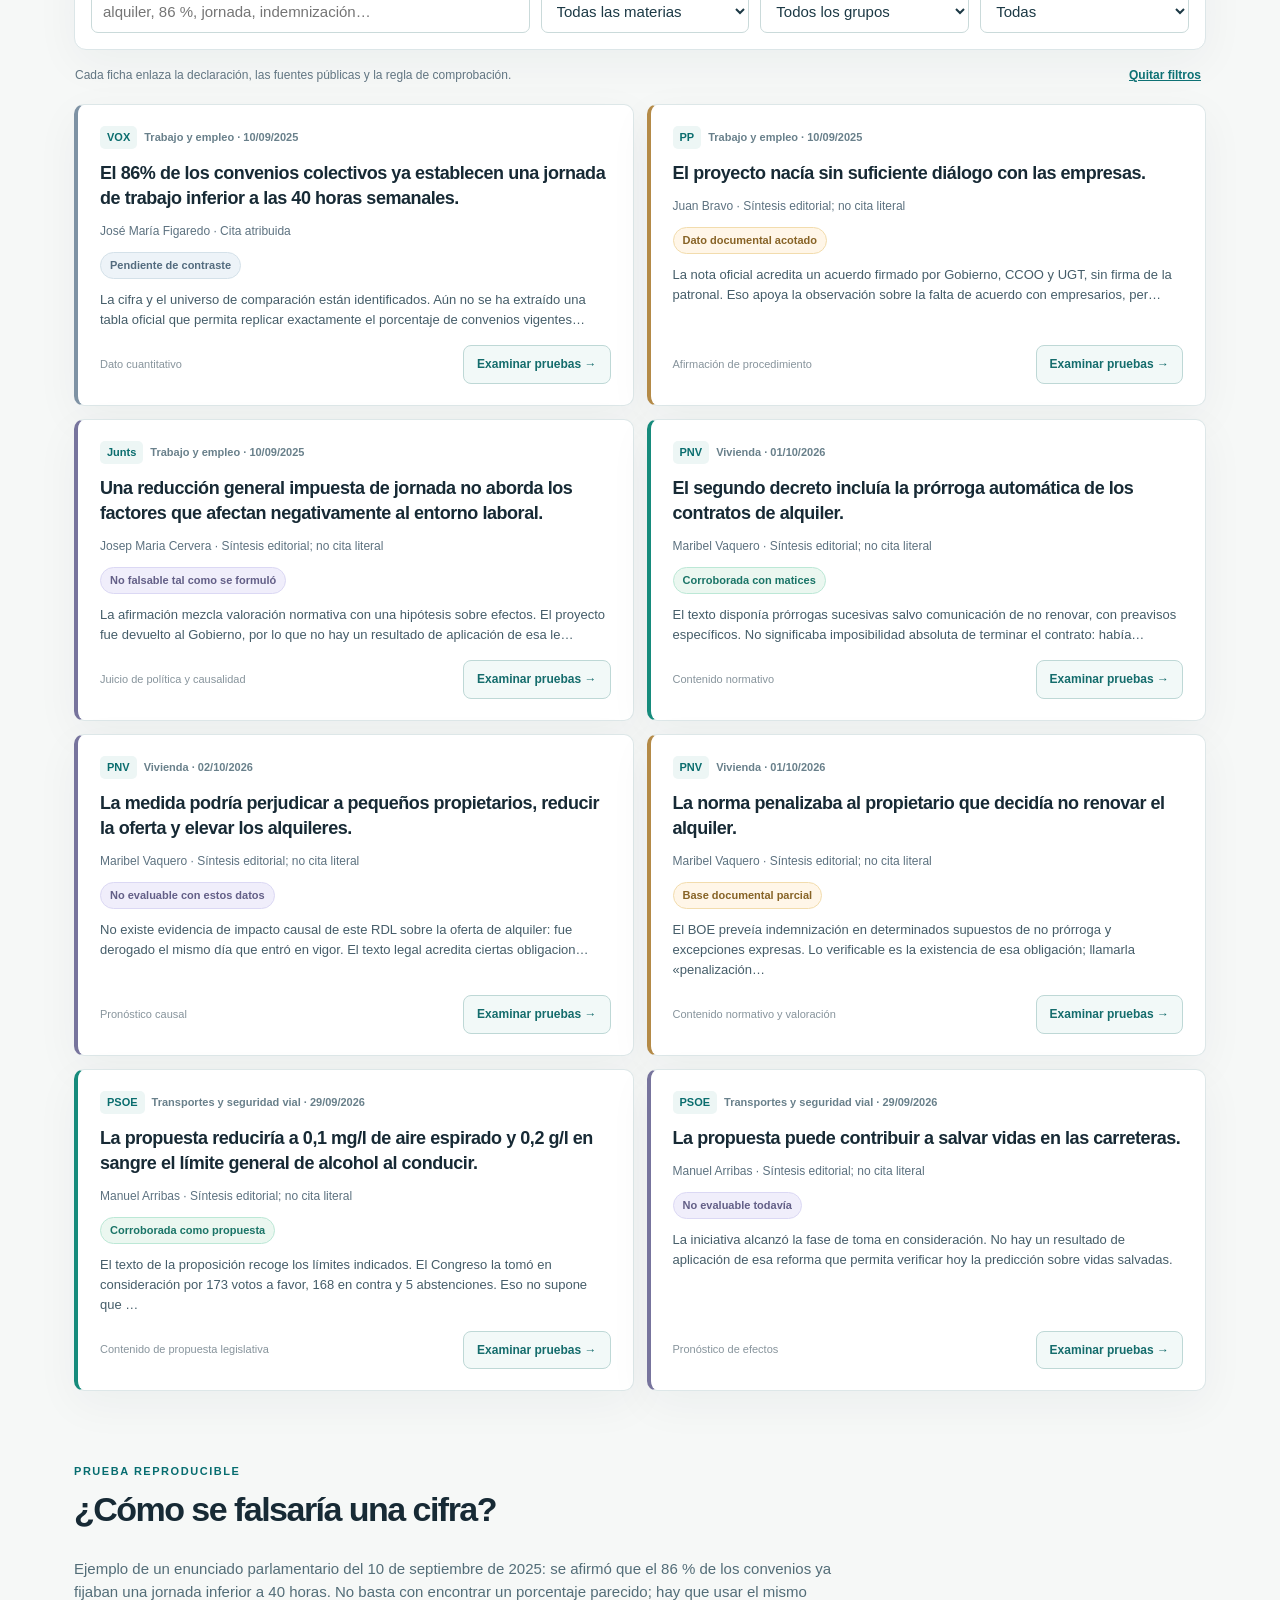
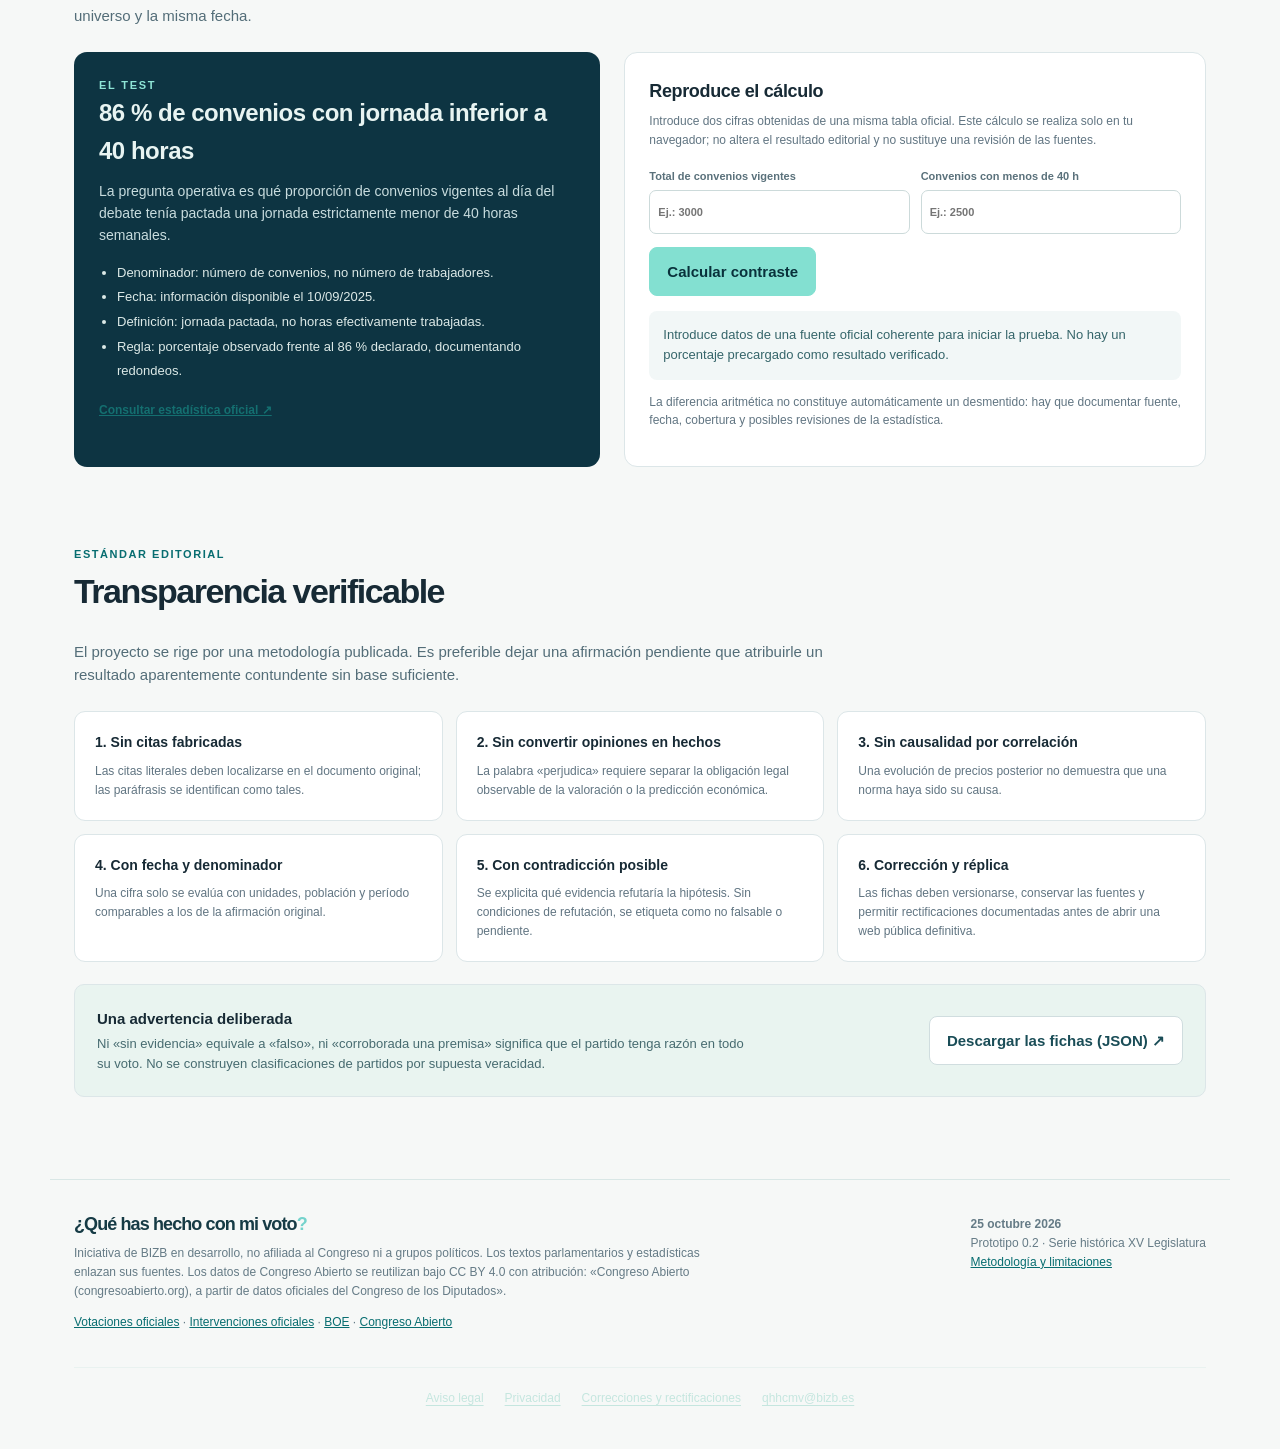
==== commit 2857868c: "Parche legal 01.00" ====
--- a/argumentos.html
+++ b/argumentos.html
@@ -13,7 +13,7 @@
 @media(max-width:1000px){.hero-grid{grid-template-columns:1fr .6fr;gap:17px}.orb-core{font-size:75px}.orbit{width:225px;height:225px}.hero-art{min-height:230px}.orb-c{right:-20px}.orb-b{right:-8px}}@media(max-width:740px){.wrap{padding-left:16px;padding-right:16px}.top .wrap{min-height:64px}.brand{font-size:16px}.nav{gap:10px}.nav a{font-size:11px}.nav a:nth-child(2){display:none}.hero{padding:48px 0}.hero-grid{grid-template-columns:1fr}.hero-art{display:none}.hero h1{font-size:clamp(43px,11.5vw,68px)}.lead{font-size:16px}.how{grid-template-columns:repeat(2,1fr)}.filters{grid-template-columns:repeat(2,1fr)}.filters .field:first-child{grid-column:1/-1}.audit-grid{grid-template-columns:1fr}.two-col{grid-template-columns:1fr}.policy-grid{grid-template-columns:1fr}.section{padding-top:53px}.audit{padding-top:53px}.signoff{display:block}.signoff .btn{margin-top:15px}.detail-header{padding:22px 19px}.detail-body{padding:20px 19px}.detail-header h2{font-size:22px}}@media(max-width:420px){.how{grid-template-columns:1fr}.step{min-height:0}.nav a:nth-child(3){display:none}.step h3{margin-top:10px}.filters{grid-template-columns:1fr}.demo-grid{grid-template-columns:1fr}}
 @media(prefers-reduced-motion:reduce){html{scroll-behavior:auto}}
 </style>
-</head>
+<link rel="stylesheet" href="assets/legal.css"></head>
 <body>
 <header class="top"><div class="wrap"><a class="brand" href="#inicio">¿Qué has hecho<br>con mi voto<i>?</i><small>OBSERVATORIO PARLAMENTARIO</small></a><nav class="nav" aria-label="Navegación"><a href="#auditoria">Argumentos</a><a href="#prueba">Pon a prueba</a><a href="#metodo">Método</a><a href="index.html">Votaciones ↗</a></nav></div></header>
 <main>
@@ -26,7 +26,7 @@
 <section class="section wrap" id="prueba"><div class="section-intro"><div class="kicker">Prueba reproducible</div><h2>¿Cómo se falsaría una cifra?</h2><p>Ejemplo de un enunciado parlamentario del 10 de septiembre de 2025: se afirmó que el 86 % de los convenios ya fijaban una jornada inferior a 40 horas. No basta con encontrar un porcentaje parecido; hay que usar el mismo universo y la misma fecha.</p></div><div class="two-col"><article class="explain"><div class="eyebrow">EL TEST</div><h3>86 % de convenios con jornada inferior a 40 horas</h3><p>La pregunta operativa es qué proporción de convenios vigentes al día del debate tenía pactada una jornada estrictamente menor de 40 horas semanales.</p><ul><li>Denominador: número de convenios, no número de trabajadores.</li><li>Fecha: información disponible el 10/09/2025.</li><li>Definición: jornada pactada, no horas efectivamente trabajadas.</li><li>Regla: porcentaje observado frente al 86 % declarado, documentando redondeos.</li></ul><a class="sourced" href="https://www.mites.gob.es/es/estadisticas/condiciones_trabajo_relac_laborales/CCT/welcome.htm" target="_blank" rel="noopener noreferrer">Consultar estadística oficial ↗</a></article><div class="demoform"><h3>Reproduce el cálculo</h3><p>Introduce dos cifras obtenidas de una misma tabla oficial. Este cálculo se realiza solo en tu navegador; no altera el resultado editorial y no sustituye una revisión de las fuentes.</p><div class="demo-grid"><label>Total de convenios vigentes<input type="number" id="totalAgreements" min="1" step="1" placeholder="Ej.: 3000"></label><label>Convenios con menos de 40 h<input type="number" id="under40" min="0" step="1" placeholder="Ej.: 2500"></label></div><button class="btn btn-primary" id="calcTest" type="button">Calcular contraste</button><div class="numeric-out" id="numericResult" aria-live="polite">Introduce datos de una fuente oficial coherente para iniciar la prueba. No hay un porcentaje precargado como resultado verificado.</div><p class="tip" style="margin-top:13px">La diferencia aritmética no constituye automáticamente un desmentido: hay que documentar fuente, fecha, cobertura y posibles revisiones de la estadística.</p></div></div></section>
 <section class="section wrap" id="metodo"><div class="section-intro"><div class="kicker">Estándar editorial</div><h2>Transparencia verificable</h2><p>El proyecto se rige por una metodología publicada. Es preferible dejar una afirmación pendiente que atribuirle un resultado aparentemente contundente sin base suficiente.</p></div><div class="policy-grid"><div class="policy"><b>1. Sin citas fabricadas</b><p>Las citas literales deben localizarse en el documento original; las paráfrasis se identifican como tales.</p></div><div class="policy"><b>2. Sin convertir opiniones en hechos</b><p>La palabra «perjudica» requiere separar la obligación legal observable de la valoración o la predicción económica.</p></div><div class="policy"><b>3. Sin causalidad por correlación</b><p>Una evolución de precios posterior no demuestra que una norma haya sido su causa.</p></div><div class="policy"><b>4. Con fecha y denominador</b><p>Una cifra solo se evalúa con unidades, población y período comparables a los de la afirmación original.</p></div><div class="policy"><b>5. Con contradicción posible</b><p>Se explicita qué evidencia refutaría la hipótesis. Sin condiciones de refutación, se etiqueta como no falsable o pendiente.</p></div><div class="policy"><b>6. Corrección y réplica</b><p>Las fichas deben versionarse, conservar las fuentes y permitir rectificaciones documentadas antes de abrir una web pública definitiva.</p></div></div><div class="signoff"><div><strong>Una advertencia deliberada</strong><p>Ni «sin evidencia» equivale a «falso», ni «corroborada una premisa» significa que el partido tenga razón en todo su voto. No se construyen clasificaciones de partidos por supuesta veracidad.</p></div><a href="datos/comprobaciones.json" class="btn btn-light" download>Descargar las fichas (JSON) ↗</a></div></section>
 </main>
-<footer class="wrap footer" id="fuentes"><div class="footer-grid"><div><span class="brand">¿Qué has hecho con mi voto<i>?</i></span><p>Proyecto independiente en desarrollo, no afiliado al Congreso ni a grupos políticos. Los textos parlamentarios y estadísticas enlazan sus fuentes. Los datos de Congreso Abierto se reutilizan bajo CC BY 4.0 con atribución: «Congreso Abierto (congresoabierto.org), a partir de datos oficiales del Congreso de los Diputados».</p><p><a href="https://www.congreso.es/es/opendata/votaciones" target="_blank" rel="noopener noreferrer">Votaciones oficiales</a> · <a href="https://www.congreso.es/es/opendata/intervenciones" target="_blank" rel="noopener noreferrer">Intervenciones oficiales</a> · <a href="https://www.boe.es/datosabiertos/api/api.php?lang=es" target="_blank" rel="noopener noreferrer">BOE</a> · <a href="https://congresoabierto.org/datos/" target="_blank" rel="noopener noreferrer">Congreso Abierto</a></p></div><div><strong>25 octubre 2026</strong><br>Prototipo 0.2 · Serie histórica XV Legislatura<br><a href="#metodo">Metodología y limitaciones</a></div></div></footer>
+<footer class="wrap footer" id="fuentes"><div class="footer-grid"><div><span class="brand">¿Qué has hecho con mi voto<i>?</i></span><p>Iniciativa de BIZB en desarrollo, no afiliada al Congreso ni a grupos políticos. Los textos parlamentarios y estadísticas enlazan sus fuentes. Los datos de Congreso Abierto se reutilizan bajo CC BY 4.0 con atribución: «Congreso Abierto (congresoabierto.org), a partir de datos oficiales del Congreso de los Diputados».</p><p><a href="https://www.congreso.es/es/opendata/votaciones" target="_blank" rel="noopener noreferrer">Votaciones oficiales</a> · <a href="https://www.congreso.es/es/opendata/intervenciones" target="_blank" rel="noopener noreferrer">Intervenciones oficiales</a> · <a href="https://www.boe.es/datosabiertos/api/api.php?lang=es" target="_blank" rel="noopener noreferrer">BOE</a> · <a href="https://congresoabierto.org/datos/" target="_blank" rel="noopener noreferrer">Congreso Abierto</a></p></div><div><strong>25 octubre 2026</strong><br>Prototipo 0.2 · Serie histórica XV Legislatura<br><a href="#metodo">Metodología y limitaciones</a></div></div><div class="site-legal-links" role="navigation" aria-label="Información legal y contacto"><a href="aviso-legal.html">Aviso legal</a><a href="privacidad.html">Privacidad</a><a href="rectificaciones.html">Correcciones y rectificaciones</a><a href="mailto:qhhcmv@bizb.es">qhhcmv@bizb.es</a></div></footer>
 <dialog class="details" id="caseDetail" aria-labelledby="dialogTitle"><div class="detail-header"><button class="x" id="closeCase" type="button" aria-label="Cerrar detalle">×</button><div class="eyebrow" id="detailKicker">FICHA DE CONTRASTE</div><h2 id="dialogTitle">Afirmación</h2><p id="detailSpeaker"></p></div><div class="detail-body" id="detailBody"></div></dialog>
 <script type="application/json" id="claimsData">{"version":"0.2.0","actualizado":"2026-10-25","nota":"Selección editorial inicial: NO es una auditoría completa de la XV Legislatura. En las afirmaciones reproducidas como resumen se evita atribuir citas literales no contrastadas en acta.","comprobaciones":[{"id":"EMP-2025-VOX-001","fecha":"2025-09-10","area":"Trabajo y empleo","votacion_id":"s130-v010","expediente":"121/000058","grupo":"VOX","orador":"José María Figaredo","sentido":"Sí a las enmiendas de devolución (contrario al proyecto)","afirmacion":"El 86% de los convenios colectivos ya establecen una jornada de trabajo inferior a las 40 horas semanales.","literal":true,"origen":"Cita parcial textual recogida por RTVE el 10/09/2025; pendiente de cotejo adicional con el Diario de Sesiones.","tipo":"Dato cuantitativo","estado":"Pendiente de contraste","codigo_estado":"pendiente","hecho":"Porcentaje de convenios colectivos vigentes con jornada pactada estrictamente inferior a 40 horas semanales en la fecha del debate.","regla":"Contar, sobre el conjunto de convenios vigentes y aplicables al 10/09/2025, cuántos fijan menos de 40 h/semana; dividir por el total y multiplicar por 100. Antes de concluir, distinguir convenios de trabajadores cubiertos, y jornada pactada de jornada real.","refutaria":"Un cálculo oficial o reproducible sobre el mismo universo temporal, con idéntico denominador y horas de referencia, que se aleje del 86 % más allá del margen de redondeo declarado.","hallazgo":"La cifra y el universo de comparación están identificados. Aún no se ha extraído una tabla oficial que permita replicar exactamente el porcentaje de convenios vigentes a esa fecha. Por tanto, no está confirmada ni refutada.","limitacion":"La estadística ofrece diferentes universos: convenios registrados, trabajadores afectados y tramos de jornada. No se pueden intercambiar los denominadores. El dato debe ser de antes de la intervención, o se debe explicar expresamente si es posterior.","prueba_numerica":{"declarado":86,"unidad":"% de convenios","tolerancia_pp":0.5,"fecha_corte":"2025-09-10"},"fuentes":[{"nombre":"RTVE · Debate sobre la reducción de jornada","url":"https://www.rtve.es/noticias/20250910/pp-vox-junts-jornada-laboral/16724242.shtml","tipo":"Declaración atribuida"},{"nombre":"Ministerio de Trabajo · Estadística de Convenios Colectivos","url":"https://www.mites.gob.es/es/estadisticas/condiciones_trabajo_relac_laborales/CCT/welcome.htm","tipo":"Estadística oficial"},{"nombre":"Congreso · Expediente del proyecto","url":"https://www.congreso.es/es/proyectos-de-ley?_iniciativas_id=121%2F000058\u0026_iniciativas_legislatura=XV\u0026_iniciativas_mode=mostrarDetalle\u0026p_p_id=iniciativas\u0026p_p_lifecycle=0\u0026p_p_mode=view\u0026p_p_state=normal","tipo":"Expediente oficial"}]},{"id":"EMP-2025-PP-002","fecha":"2025-09-10","area":"Trabajo y empleo","votacion_id":"s130-v010","expediente":"121/000058","grupo":"PP","orador":"Juan Bravo","sentido":"Sí a las enmiendas de devolución (contrario al proyecto)","afirmacion":"El proyecto nacía sin suficiente diálogo con las empresas.","literal":false,"origen":"Síntesis editorial de la intervención recogida por RTVE; NO es una cita textual.","tipo":"Afirmación de procedimiento","estado":"Dato documental acotado","codigo_estado":"matiz","hecho":"Quiénes firmaron el acuerdo gubernamental del 20/12/2024 que sirvió de base al proyecto.","regla":"Comprobar en el acuerdo y en la nota oficial del Ministerio las organizaciones firmantes. Separar la ausencia de firma patronal de la ausencia de reuniones o diálogo, que necesitaría documentación adicional.","refutaria":"Un acuerdo firmado conjuntamente por organizaciones patronales, o una prueba documental que contradiga el hecho concreto de que el acuerdo fue suscrito solo por Gobierno y sindicatos.","hallazgo":"La nota oficial acredita un acuerdo firmado por Gobierno, CCOO y UGT, sin firma de la patronal. Eso apoya la observación sobre la falta de acuerdo con empresarios, pero NO prueba que no hubiera negociaciones o diálogo.","limitacion":"«Suficiente» es un juicio de valor; no existe un umbral objetivo general de suficiencia. Para comprobar el diálogo real haría falta una cronología de mesas, convocatorias, propuestas y actas.","fuentes":[{"nombre":"RTVE · Razones alegadas por el PP","url":"https://www.rtve.es/noticias/20250910/pp-vox-junts-jornada-laboral/16724242.shtml","tipo":"Declaración atribuida"},{"nombre":"Ministerio de Trabajo · Acuerdo de 20/12/2024","url":"https://prensa.mites.gob.es/webPrensa/listado-noticia/noticia/4405","tipo":"Fuente oficial primaria"}]},{"id":"EMP-2025-JUNTS-003","fecha":"2025-09-10","area":"Trabajo y empleo","votacion_id":"s130-v010","expediente":"121/000058","grupo":"Junts","orador":"Josep Maria Cervera","sentido":"Sí a las enmiendas de devolución (contrario al proyecto)","afirmacion":"Una reducción general impuesta de jornada no aborda los factores que afectan negativamente al entorno laboral.","literal":false,"origen":"Paráfrasis identificada de la intervención recogida en RTVE.","tipo":"Juicio de política y causalidad","estado":"No falsable tal como se formuló","codigo_estado":"noevaluable","hecho":"Determinar qué factores quedan fuera de la regulación y medir cambios en resultados laborales bajo una aplicación real y comparable.","regla":"Antes de evaluar habría que especificar las variables (productividad, horas efectivas, empleo, salarios), el plazo y una comparación causal. No se puede convertir «solución impuesta» en una cifra falsable.","refutaria":"Un objetivo mensurable explícito y evidencia comparativa que mostrase lo contrario; el enunciado general carece actualmente de una predicción cuantificada.","hallazgo":"La afirmación mezcla valoración normativa con una hipótesis sobre efectos. El proyecto fue devuelto al Gobierno, por lo que no hay un resultado de aplicación de esa ley que permita comprobar causalmente su impacto.","limitacion":"No es correcto etiquetar como falsa una predicción cuya medida no se llegó a implantar. Sí pueden contrastarse premisas específicas sobre productividad, salarios o convenios si se formulan explícitamente.","fuentes":[{"nombre":"RTVE · Intervención atribuida a Josep Maria Cervera","url":"https://www.rtve.es/noticias/20250910/pp-vox-junts-jornada-laboral/16724242.shtml","tipo":"Declaración atribuida"},{"nombre":"Congreso · Expediente 121/000058, concluido rechazado","url":"https://www.congreso.es/es/proyectos-de-ley?_iniciativas_id=121%2F000058\u0026_iniciativas_legislatura=XV\u0026_iniciativas_mode=mostrarDetalle\u0026p_p_id=iniciativas\u0026p_p_lifecycle=0\u0026p_p_mode=view\u0026p_p_state=normal","tipo":"Estado oficial"}]},{"id":"VIV-2026-PNV-004","fecha":"2026-10-01","area":"Vivienda","votacion_id":"s203-v002","expediente":"130/000056","grupo":"PNV","orador":"Maribel Vaquero","sentido":"No a la convalidación del RDL 27/2026","afirmacion":"El segundo decreto incluía la prórroga automática de los contratos de alquiler.","literal":false,"origen":"Caracterización del decreto recogida en RTVE; no es una cita textual de Vaquero.","tipo":"Contenido normativo","estado":"Corroborada con matices","codigo_estado":"documentada","hecho":"El nuevo art. 10.1 de la LAU propuesto por el RDL 27/2026 establecía la continuidad del contrato por defecto al llegar determinados vencimientos.","regla":"Leer el artículo 10.1 modificado, sus preavisos, indemnizaciones y excepciones, utilizando el texto publicado en el BOE en la fecha de la votación.","refutaria":"Que el BOE no estableciera un régimen de continuidad contractual por defecto ni reglas de prórroga en el artículo 10.","hallazgo":"El texto disponía prórrogas sucesivas salvo comunicación de no renovar, con preavisos específicos. No significaba imposibilidad absoluta de terminar el contrato: había supuestos de no prórroga e indemnizaciones, con excepciones.","limitacion":"El decreto entró en vigor el 2/10/2026 y fue derogado ese mismo día. Confirmar su contenido no demuestra el efecto económico que habría producido.","fuentes":[{"nombre":"RTVE · Posición anunciada por el PNV","url":"https://www.rtve.es/noticias/20261001/pnv-apoyara-decreto-con-ayudas-fiscales-rechazara-renovacion-alquiler-automatica/17249796.shtml","tipo":"Declaración atribuida"},{"nombre":"BOE · Texto original del RDL 27/2026","url":"https://www.boe.es/eli/es/rdl/2026/09/29/27","tipo":"Norma oficial primaria"},{"nombre":"BOE · Acuerdo de derogación","url":"https://www.boe.es/eli/es/res/2026/10/02/(2)","tipo":"Resultado oficial"}]},{"id":"VIV-2026-PNV-005","fecha":"2026-10-02","area":"Vivienda","votacion_id":"s203-v002","expediente":"130/000056","grupo":"PNV","orador":"Maribel Vaquero","sentido":"No a la convalidación del RDL 27/2026","afirmacion":"La medida podría perjudicar a pequeños propietarios, reducir la oferta y elevar los alquileres.","literal":false,"origen":"Síntesis editorial de las objeciones descritas por Europa Press; no cita literal.","tipo":"Pronóstico causal","estado":"No evaluable con estos datos","codigo_estado":"noevaluable","hecho":"Efecto causal atribuible a una norma sobre número de viviendas ofertadas y precios de nuevos contratos.","regla":"Si existiera aplicación relevante, comparar series de oferta y rentas antes y después frente a un grupo comparable, controlando otras medidas, entorno de tipos, composición y ciclo económico.","refutaria":"Series comparables, definiciones estables y una identificación causal creíble que mostraran una evolución incompatible con la predicción, dentro de un plazo previamente definido.","hallazgo":"No existe evidencia de impacto causal de este RDL sobre la oferta de alquiler: fue derogado el mismo día que entró en vigor. El texto legal acredita ciertas obligaciones, no la evolución futura de precios y oferta.","limitacion":"No debe utilizarse una correlación nacional de precios y oferta para confirmar o negar el efecto de una norma sin exposición temporal suficiente.","fuentes":[{"nombre":"Europa Press · Argumento atribuido al PNV","url":"https://www.europapress.es/economia/construccion-y-vivienda-00342/noticia-decreto-prorroga-automatica-afronta-rechazo-pp-vox-junts-pnv-cc-20261002145747.html","tipo":"Declaración atribuida"},{"nombre":"BOE · Situación de vigencia del RDL 27/2026","url":"https://www.boe.es/eli/es/rdl/2026/09/29/27","tipo":"Cronología oficial"},{"nombre":"INE · API de series estadísticas","url":"https://www.ine.es/dyngs/DAB/es/index.htm?cid=1099","tipo":"Fuente potencial, no usada para un veredicto"}]},{"id":"VIV-2026-PNV-006","fecha":"2026-10-01","area":"Vivienda","votacion_id":"s203-v002","expediente":"130/000056","grupo":"PNV","orador":"Maribel Vaquero","sentido":"No a la convalidación del RDL 27/2026","afirmacion":"La norma penalizaba al propietario que decidía no renovar el alquiler.","literal":false,"origen":"El PNV declaró que la norma «penaliza al pequeño propietario»; esta ficha separa el componente verificable de la valoración política.","tipo":"Contenido normativo y valoración","estado":"Base documental parcial","codigo_estado":"matiz","hecho":"¿Establecía el decreto un pago indemnizatorio cuando el arrendador decidiera no prorrogar sin una causa exenta?","regla":"Leer artículo 10.1 y excepciones del texto original; distinguir la existencia de una indemnización de calificarla de penalización o perjuicio económico neto.","refutaria":"Ausencia de obligación indemnizatoria en el artículo 10.1, o que el texto eximiera en todos los casos contemplados.","hallazgo":"El BOE preveía indemnización en determinados supuestos de no prórroga y excepciones expresas. Lo verificable es la existencia de esa obligación; llamarla «penalización» es una valoración sobre su naturaleza y proporcionalidad.","limitacion":"No se puede deducir de la existencia de una indemnización que los pequeños propietarios en conjunto fueran a perder rentabilidad: faltan hipótesis y datos para estimarla.","fuentes":[{"nombre":"RTVE · Declaración del PNV","url":"https://www.rtve.es/noticias/20261001/pnv-apoyara-decreto-con-ayudas-fiscales-rechazara-renovacion-alquiler-automatica/17249796.shtml","tipo":"Declaración atribuida"},{"nombre":"BOE · Art. 10.1 de la LAU en el RDL 27/2026","url":"https://www.boe.es/eli/es/rdl/2026/09/29/27","tipo":"Norma oficial primaria"}]},{"id":"MOV-2026-PSOE-007","fecha":"2026-09-29","area":"Transportes y seguridad vial","votacion_id":"demo-alcohol","expediente":"122/000300","grupo":"PSOE","orador":"Manuel Arribas","sentido":"Sí a la toma en consideración","afirmacion":"La propuesta reduciría a 0,1 mg/l de aire espirado y 0,2 g/l en sangre el límite general de alcohol al conducir.","literal":false,"origen":"Descripción de la proposición del grupo y su defensa pública; no una cita textual del diputado.","tipo":"Contenido de propuesta legislativa","estado":"Corroborada como propuesta","codigo_estado":"documentada","hecho":"Contenido exacto de la proposición 122/000300 y fase parlamentaria alcanzada el 29/09/2026.","regla":"Leer el articulado del BOCG y el expediente: cotejar ambas tasas y constatar si el Pleno solamente tomó en consideración la proposición.","refutaria":"Que el texto presentado no incluyera esas tasas o que la votación fuera una aprobación definitiva de ley en lugar de una toma en consideración.","hallazgo":"El texto de la proposición recoge los límites indicados. El Congreso la tomó en consideración por 173 votos a favor, 168 en contra y 5 abstenciones. Eso no supone que el límite propuesto entrara en vigor.","limitacion":"No confundir medida propuesta con legislación vigente ni inferir resultados en seguridad vial de una mera toma en consideración.","fuentes":[{"nombre":"Grupo Socialista · Defensa de la proposición","url":"https://www.psoe.es/congreso/noticias-congreso/el-congreso-avala-impulsar-de-nuevo-la-ley-socialista-para-reducir-la-tasa-maxima-de-alcohol-al-volante/","tipo":"Fuente primaria de grupo"},{"nombre":"Congreso · BOCG B-358-1, 18/09/2026","url":"https://www.congreso.es/es/busqueda-de-publicaciones?_publicaciones_id_texto=%28BOCG-15-B-358-1.CODI.%29\u0026_publicaciones_legislatura=XV\u0026_publicaciones_mode=mostrarTextoIntegro\u0026p_p_id=publicaciones\u0026p_p_lifecycle=0\u0026p_p_mode=view\u0026p_p_state=normal","tipo":"Texto legislativo oficial"},{"nombre":"Congreso · Resultado y fase de tramitación","url":"https://www.congreso.es/es/busqueda-de-iniciativas?_iniciativas_id=122%2F000300\u0026_iniciativas_legislatura=XV\u0026_iniciativas_mode=mostrarDetalle\u0026p_p_id=iniciativas\u0026p_p_lifecycle=0\u0026p_p_mode=view\u0026p_p_state=normal","tipo":"Expediente oficial"}]},{"id":"MOV-2026-PSOE-008","fecha":"2026-09-29","area":"Transportes y seguridad vial","votacion_id":"demo-alcohol","expediente":"122/000300","grupo":"PSOE","orador":"Manuel Arribas","sentido":"Sí a la toma en consideración","afirmacion":"La propuesta puede contribuir a salvar vidas en las carreteras.","literal":false,"origen":"Paráfrasis de declaración del portavoz en la nota oficial de su grupo.","tipo":"Pronóstico de efectos","estado":"No evaluable todavía","codigo_estado":"noevaluable","hecho":"Efecto causal de una reducción de la tasa sobre siniestros, lesiones o mortalidad por alcohol.","regla":"Definir previamente indicador, población, plazo y contrafactual; revisar evidencia de seguridad vial, y evaluar la implantación efectiva, no la sola presentación de la propuesta.","refutaria":"Una evaluación robusta posterior a la entrada en vigor, con comparación apropiada, que descartara el efecto pronosticado para indicadores y plazos especificados.","hallazgo":"La iniciativa alcanzó la fase de toma en consideración. No hay un resultado de aplicación de esa reforma que permita verificar hoy la predicción sobre vidas salvadas.","limitacion":"«Puede contribuir» expresa posibilidad, no una predicción cuantificada; necesita mayor precisión para una falsación estricta.","fuentes":[{"nombre":"Grupo Socialista · Declaraciones de Manuel Arribas","url":"https://www.psoe.es/congreso/noticias-congreso/el-congreso-avala-impulsar-de-nuevo-la-ley-socialista-para-reducir-la-tasa-maxima-de-alcohol-al-volante/","tipo":"Declaración primaria de partido"},{"nombre":"Congreso · Nota de prensa de la toma en consideración","url":"https://www.congreso.es/en/notas-de-prensa?_notasprensa_mvcPath=detalle\u0026_notasprensa_notaId=52454\u0026p_p_id=notasprensa\u0026p_p_lifecycle=0\u0026p_p_mode=view\u0026p_p_state=normal","tipo":"Resultado oficial"}]}]}</script>
 <script>
--- a/assets/legal.css
+++ b/assets/legal.css
@@ -0,0 +1,29 @@
+/* Información legal y editorial de la candidata 1.00 */
+.site-legal-links{display:flex;flex-wrap:wrap;justify-content:center;gap:9px 21px;margin:24px auto 0;padding:20px 14px 0;border-top:1px solid rgba(190,221,215,.24);max-width:1190px;font-size:12px;line-height:1.7}
+.site-legal-links a{color:#c5e6df!important;text-decoration:underline!important;text-underline-offset:3px}
+.site-legal-links a:hover{color:white!important}
+.legal-hero{background:linear-gradient(125deg,#102f39,#19515a);color:#e9f5f2;padding:65px 0 58px}
+.legal-hero h1{font-size:clamp(35px,5vw,59px);color:white;max-width:850px;margin:14px 0 20px}
+.legal-hero p{font-size:17px;max-width:820px;color:#d0e5df;margin:0}
+.legal-layout{display:grid;grid-template-columns:minmax(200px,265px) minmax(0,1fr);gap:54px;padding-top:58px;padding-bottom:90px;align-items:start}
+.legal-nav{background:#fff;border:1px solid var(--line);border-radius:14px;padding:24px;position:sticky;top:105px}
+.legal-nav strong{display:block;margin-bottom:13px;font-size:14px;color:var(--ink)}
+.legal-nav>a{display:block;padding:9px 0;border-bottom:1px solid #e7eeec;font-weight:620;text-decoration:none;font-size:13px}
+.legal-nav>p{font-size:12px;overflow-wrap:anywhere;color:var(--muted);margin:22px 0 0}
+.legal-article{min-width:0}
+.legal-article section{padding-bottom:36px;margin-bottom:37px;border-bottom:1px solid var(--line)}
+.legal-article h2{font-size:clamp(24px,2.6vw,32px);margin:0 0 16px}
+.legal-article p,.legal-article li{max-width:790px;line-height:1.75}
+.legal-article li{margin-bottom:9px}
+.legal-article a{overflow-wrap:anywhere}
+.legal-article dl{margin:20px 0 0}
+.legal-facts{border-radius:14px;border:1px solid var(--line);background:#fff;overflow:hidden;max-width:800px}
+.legal-facts>div{display:grid;grid-template-columns:minmax(140px,35%) 1fr;gap:14px;padding:14px 18px;border-bottom:1px solid var(--line)}
+.legal-facts>div:last-child{border-bottom:none}
+.legal-facts dt{font-size:13px;font-weight:750;color:var(--muted)}
+.legal-facts dd{margin:0;font-size:14px;color:var(--ink)}
+.legal-updated{font-size:13px;color:var(--muted);margin-top:25px!important}
+.legal-final{background:#e8f3ef;border-radius:14px;padding:25px 29px;max-width:820px}
+.legal-final strong{color:var(--ink)}
+.legal-final p{margin:9px 0 0}
+@media(max-width:760px){.legal-layout{grid-template-columns:1fr;gap:22px;padding-top:32px}.legal-nav{position:static}.legal-hero{padding:48px 0}.legal-facts>div{grid-template-columns:1fr;gap:2px}.site-legal-links{justify-content:flex-start;padding:16px}}
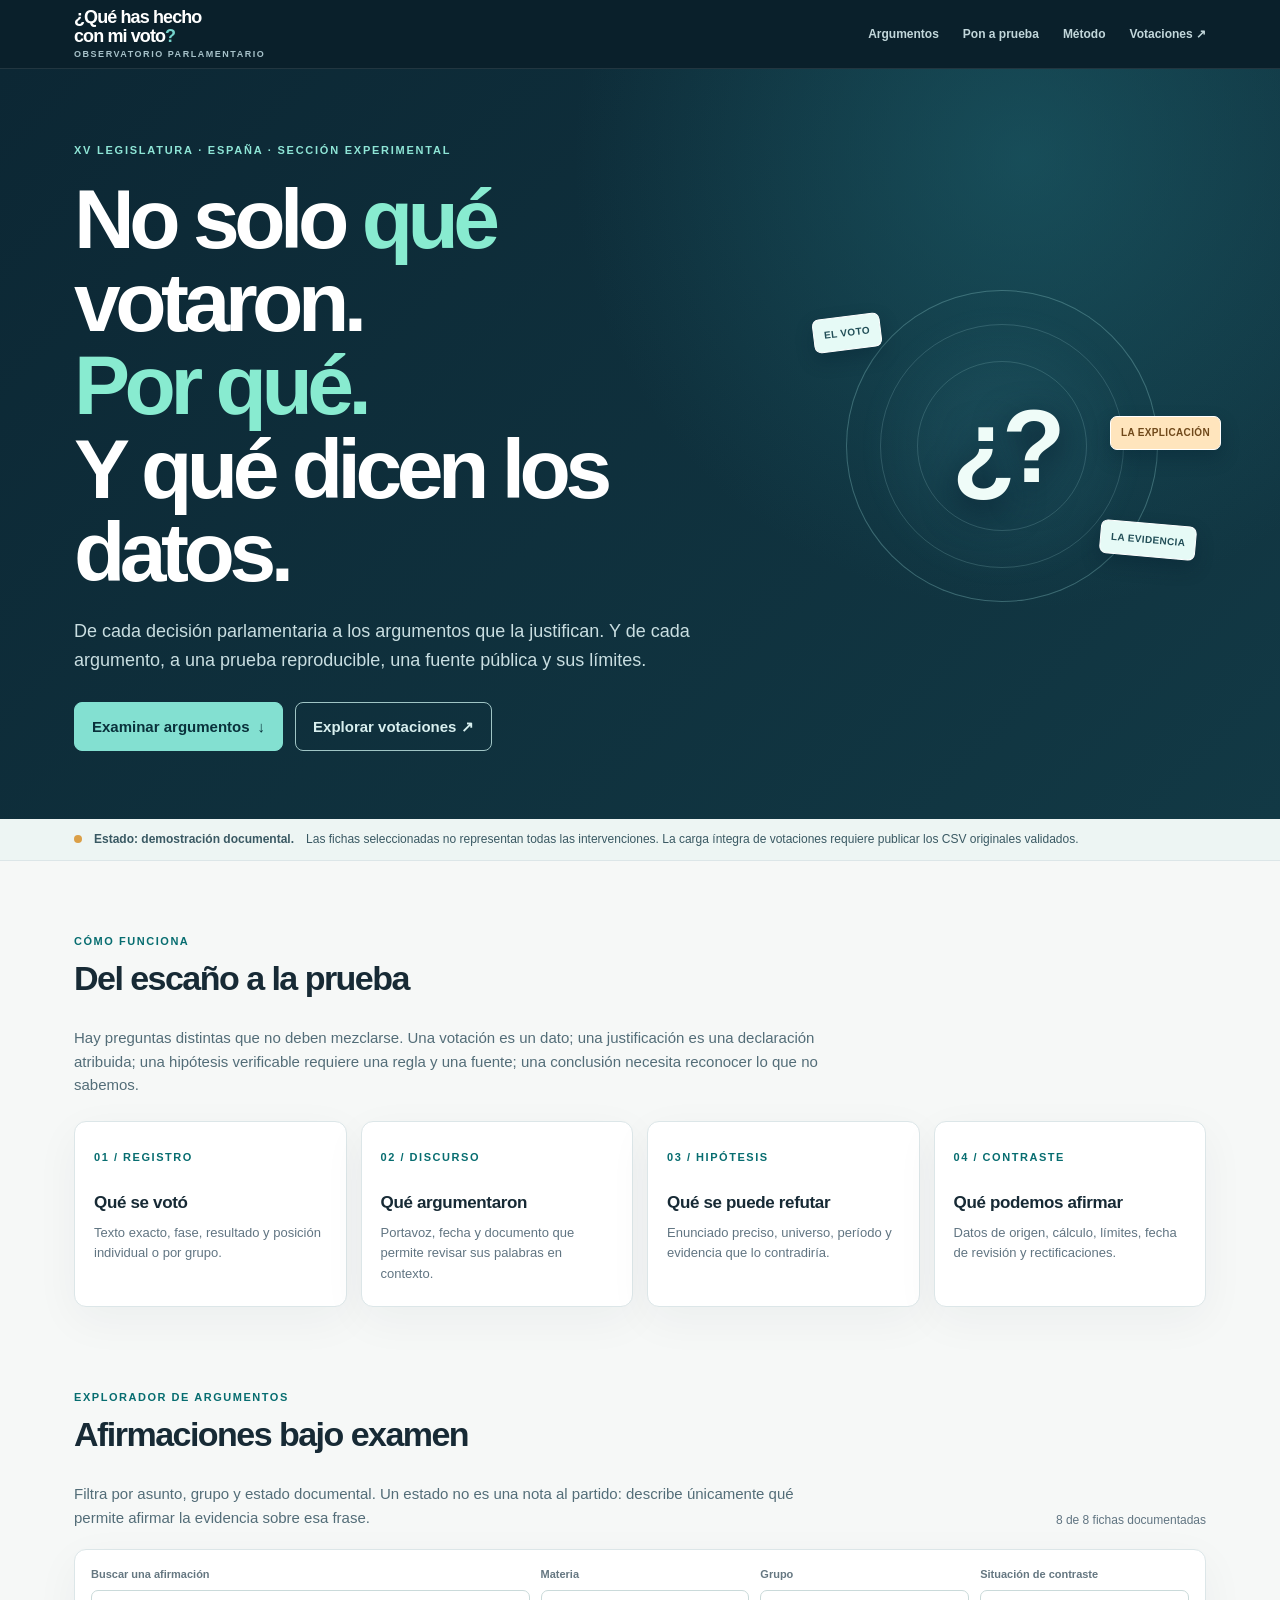
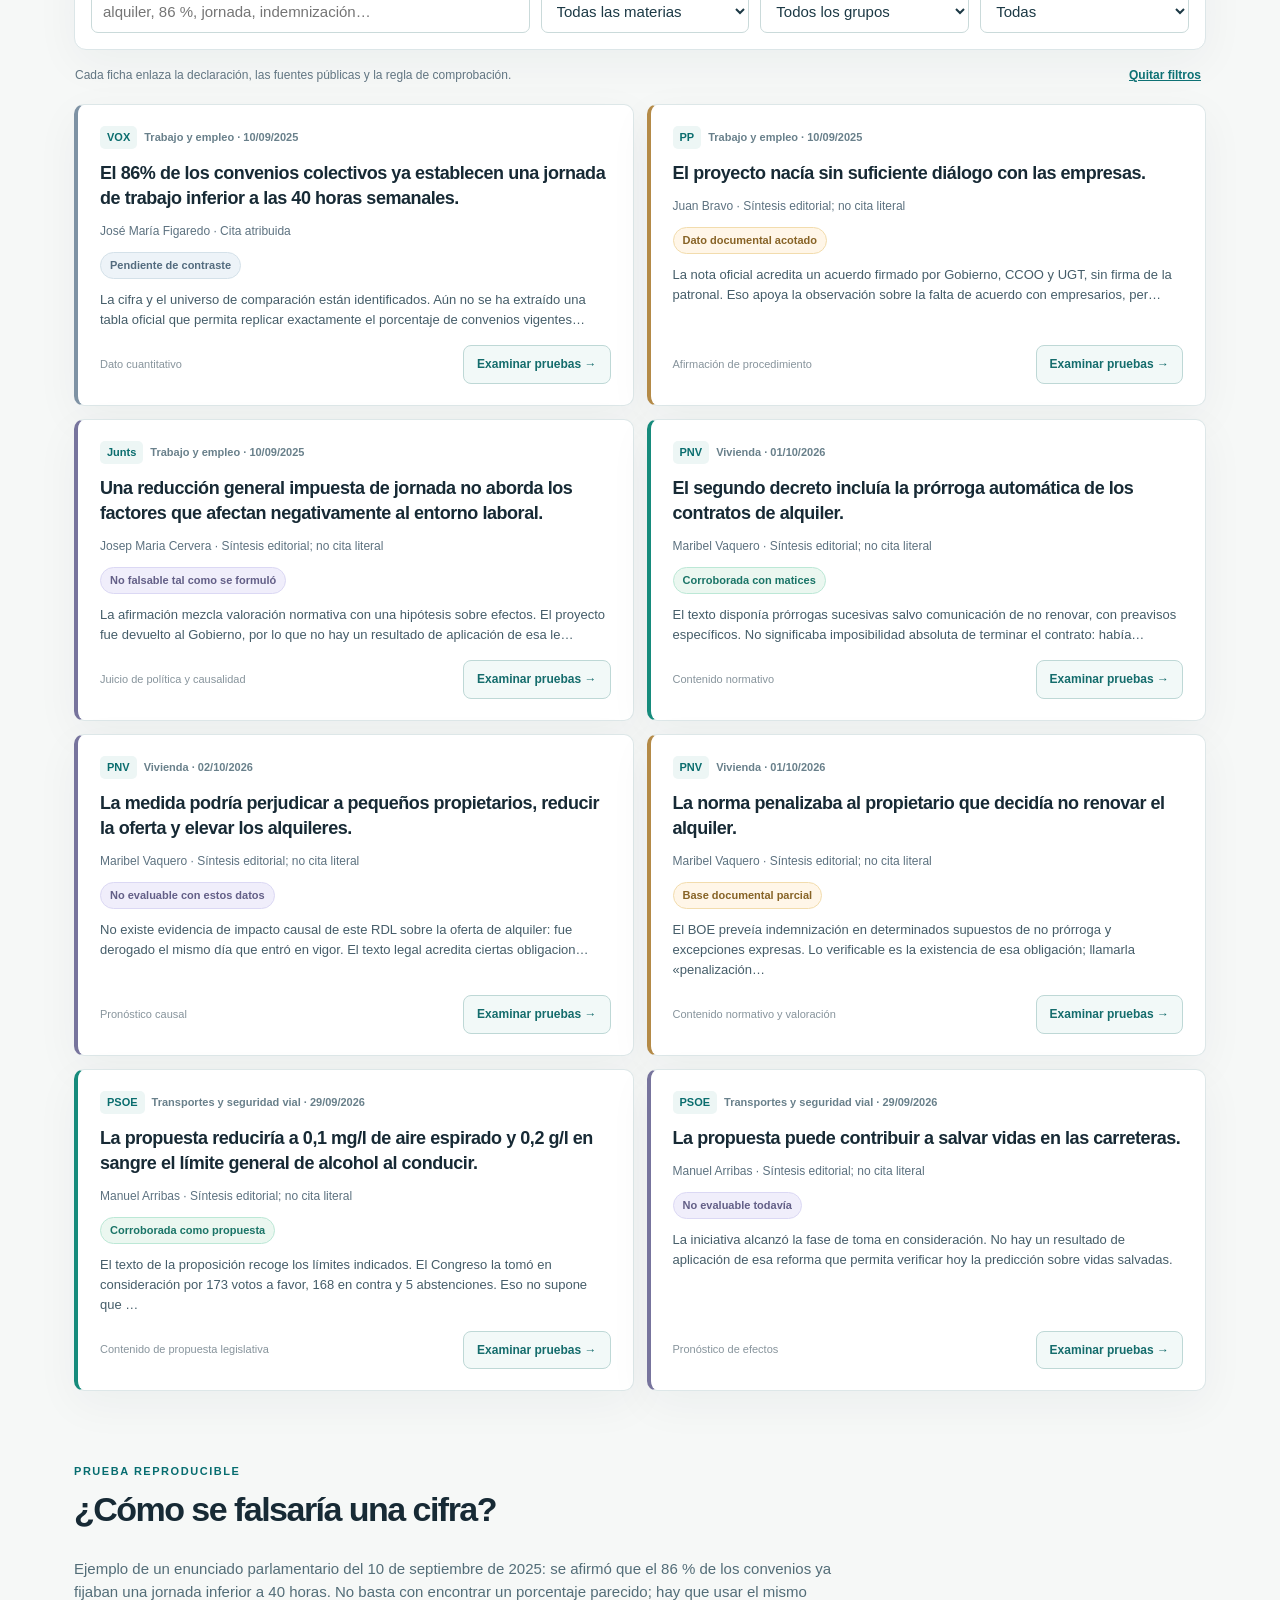
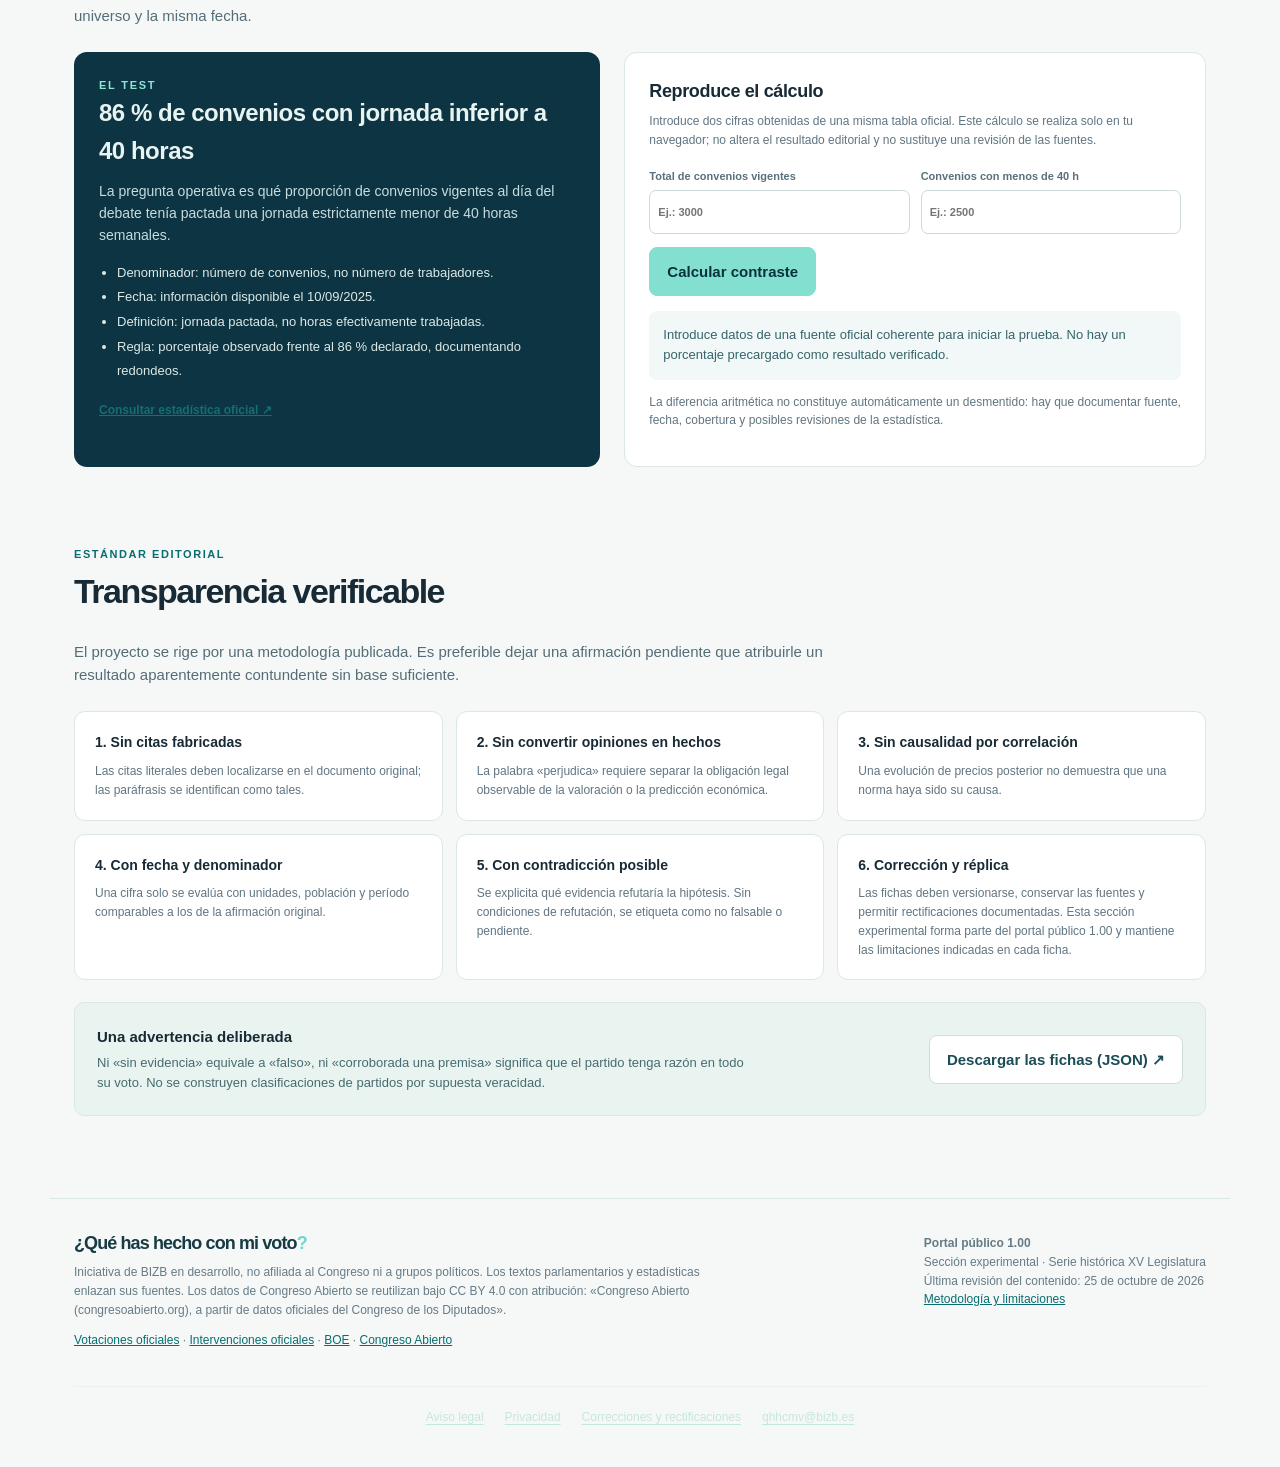
==== commit e3dfb62f: "Unifica las etiquetas de versión del portal público" ====
--- a/argumentos.html
+++ b/argumentos.html
@@ -17,16 +17,16 @@
 <body>
 <header class="top"><div class="wrap"><a class="brand" href="#inicio">¿Qué has hecho<br>con mi voto<i>?</i><small>OBSERVATORIO PARLAMENTARIO</small></a><nav class="nav" aria-label="Navegación"><a href="#auditoria">Argumentos</a><a href="#prueba">Pon a prueba</a><a href="#metodo">Método</a><a href="index.html">Votaciones ↗</a></nav></div></header>
 <main>
-<section class="hero" id="inicio"><div class="wrap hero-grid"><div><div class="eyebrow">XV legislatura · España · versión pública de demostración</div><h1>No solo <em>qué</em> votaron.<br><em>Por qué.</em><br>Y qué dicen los datos.</h1><p class="lead">De cada decisión parlamentaria a los argumentos que la justifican. Y de cada argumento, a una prueba reproducible, una fuente pública y sus límites.</p><div class="actions"><a href="#auditoria" class="btn btn-primary">Examinar argumentos <span aria-hidden="true">↓</span></a><a href="index.html" class="btn">Explorar votaciones ↗</a></div></div><div class="hero-art" aria-hidden="true"><div class="orbit"><div class="orb-core">¿?</div><span class="orb-tag orb-a">EL VOTO</span><span class="orb-tag orb-b">LA EVIDENCIA</span><span class="orb-tag orb-c">LA EXPLICACIÓN</span></div></div></div></section>
+<section class="hero" id="inicio"><div class="wrap hero-grid"><div><div class="eyebrow">XV legislatura · España · Sección experimental</div><h1>No solo <em>qué</em> votaron.<br><em>Por qué.</em><br>Y qué dicen los datos.</h1><p class="lead">De cada decisión parlamentaria a los argumentos que la justifican. Y de cada argumento, a una prueba reproducible, una fuente pública y sus límites.</p><div class="actions"><a href="#auditoria" class="btn btn-primary">Examinar argumentos <span aria-hidden="true">↓</span></a><a href="index.html" class="btn">Explorar votaciones ↗</a></div></div><div class="hero-art" aria-hidden="true"><div class="orbit"><div class="orb-core">¿?</div><span class="orb-tag orb-a">EL VOTO</span><span class="orb-tag orb-b">LA EVIDENCIA</span><span class="orb-tag orb-c">LA EXPLICACIÓN</span></div></div></div></section>
 <div class="strip"><div class="wrap"><span class="dot" aria-hidden="true"></span><strong>Estado: demostración documental.</strong> Las fichas seleccionadas no representan todas las intervenciones. La carga íntegra de votaciones requiere publicar los CSV originales validados.</div></div>
 <section class="section wrap" id="proposito"><div class="section-intro"><div class="kicker">Cómo funciona</div><h2>Del escaño a la prueba</h2><p>Hay preguntas distintas que no deben mezclarse. Una votación es un dato; una justificación es una declaración atribuida; una hipótesis verificable requiere una regla y una fuente; una conclusión necesita reconocer lo que no sabemos.</p></div><div class="how"><article class="step"><span class="num">01 / REGISTRO</span><h3>Qué se votó</h3><p>Texto exacto, fase, resultado y posición individual o por grupo.</p></article><article class="step"><span class="num">02 / DISCURSO</span><h3>Qué argumentaron</h3><p>Portavoz, fecha y documento que permite revisar sus palabras en contexto.</p></article><article class="step"><span class="num">03 / HIPÓTESIS</span><h3>Qué se puede refutar</h3><p>Enunciado preciso, universo, período y evidencia que lo contradiría.</p></article><article class="step"><span class="num">04 / CONTRASTE</span><h3>Qué podemos afirmar</h3><p>Datos de origen, cálculo, límites, fecha de revisión y rectificaciones.</p></article></div></section>
 <section class="wrap audit" id="auditoria"><div class="audit-head"><div class="section-intro" style="margin:0"><div class="kicker">Explorador de argumentos</div><h2>Afirmaciones bajo examen</h2><p>Filtra por asunto, grupo y estado documental. Un estado no es una nota al partido: describe únicamente qué permite afirmar la evidencia sobre esa frase.</p></div><div class="countsmall" id="countCases" aria-live="polite"></div></div>
 <div class="filters" role="search"><div class="field"><label for="caseQ">Buscar una afirmación</label><input id="caseQ" type="search" placeholder="alquiler, 86 %, jornada, indemnización…"></div><div class="field"><label for="caseArea">Materia</label><select id="caseArea"><option value="">Todas las materias</option></select></div><div class="field"><label for="caseGroup">Grupo</label><select id="caseGroup"><option value="">Todos los grupos</option></select></div><div class="field"><label for="caseState">Situación de contraste</label><select id="caseState"><option value="">Todas</option><option value="documentada">Confirmación documental</option><option value="matiz">Requiere matices</option><option value="pendiente">Pendiente</option><option value="noevaluable">No evaluable todavía</option></select></div></div>
 <div class="filter-actions"><span class="countsmall">Cada ficha enlaza la declaración, las fuentes públicas y la regla de comprobación.</span><button id="clearCase">Quitar filtros</button></div><div class="audit-grid" id="caseList" aria-live="polite"></div></section>
 <section class="section wrap" id="prueba"><div class="section-intro"><div class="kicker">Prueba reproducible</div><h2>¿Cómo se falsaría una cifra?</h2><p>Ejemplo de un enunciado parlamentario del 10 de septiembre de 2025: se afirmó que el 86 % de los convenios ya fijaban una jornada inferior a 40 horas. No basta con encontrar un porcentaje parecido; hay que usar el mismo universo y la misma fecha.</p></div><div class="two-col"><article class="explain"><div class="eyebrow">EL TEST</div><h3>86 % de convenios con jornada inferior a 40 horas</h3><p>La pregunta operativa es qué proporción de convenios vigentes al día del debate tenía pactada una jornada estrictamente menor de 40 horas semanales.</p><ul><li>Denominador: número de convenios, no número de trabajadores.</li><li>Fecha: información disponible el 10/09/2025.</li><li>Definición: jornada pactada, no horas efectivamente trabajadas.</li><li>Regla: porcentaje observado frente al 86 % declarado, documentando redondeos.</li></ul><a class="sourced" href="https://www.mites.gob.es/es/estadisticas/condiciones_trabajo_relac_laborales/CCT/welcome.htm" target="_blank" rel="noopener noreferrer">Consultar estadística oficial ↗</a></article><div class="demoform"><h3>Reproduce el cálculo</h3><p>Introduce dos cifras obtenidas de una misma tabla oficial. Este cálculo se realiza solo en tu navegador; no altera el resultado editorial y no sustituye una revisión de las fuentes.</p><div class="demo-grid"><label>Total de convenios vigentes<input type="number" id="totalAgreements" min="1" step="1" placeholder="Ej.: 3000"></label><label>Convenios con menos de 40 h<input type="number" id="under40" min="0" step="1" placeholder="Ej.: 2500"></label></div><button class="btn btn-primary" id="calcTest" type="button">Calcular contraste</button><div class="numeric-out" id="numericResult" aria-live="polite">Introduce datos de una fuente oficial coherente para iniciar la prueba. No hay un porcentaje precargado como resultado verificado.</div><p class="tip" style="margin-top:13px">La diferencia aritmética no constituye automáticamente un desmentido: hay que documentar fuente, fecha, cobertura y posibles revisiones de la estadística.</p></div></div></section>
-<section class="section wrap" id="metodo"><div class="section-intro"><div class="kicker">Estándar editorial</div><h2>Transparencia verificable</h2><p>El proyecto se rige por una metodología publicada. Es preferible dejar una afirmación pendiente que atribuirle un resultado aparentemente contundente sin base suficiente.</p></div><div class="policy-grid"><div class="policy"><b>1. Sin citas fabricadas</b><p>Las citas literales deben localizarse en el documento original; las paráfrasis se identifican como tales.</p></div><div class="policy"><b>2. Sin convertir opiniones en hechos</b><p>La palabra «perjudica» requiere separar la obligación legal observable de la valoración o la predicción económica.</p></div><div class="policy"><b>3. Sin causalidad por correlación</b><p>Una evolución de precios posterior no demuestra que una norma haya sido su causa.</p></div><div class="policy"><b>4. Con fecha y denominador</b><p>Una cifra solo se evalúa con unidades, población y período comparables a los de la afirmación original.</p></div><div class="policy"><b>5. Con contradicción posible</b><p>Se explicita qué evidencia refutaría la hipótesis. Sin condiciones de refutación, se etiqueta como no falsable o pendiente.</p></div><div class="policy"><b>6. Corrección y réplica</b><p>Las fichas deben versionarse, conservar las fuentes y permitir rectificaciones documentadas antes de abrir una web pública definitiva.</p></div></div><div class="signoff"><div><strong>Una advertencia deliberada</strong><p>Ni «sin evidencia» equivale a «falso», ni «corroborada una premisa» significa que el partido tenga razón en todo su voto. No se construyen clasificaciones de partidos por supuesta veracidad.</p></div><a href="datos/comprobaciones.json" class="btn btn-light" download>Descargar las fichas (JSON) ↗</a></div></section>
+<section class="section wrap" id="metodo"><div class="section-intro"><div class="kicker">Estándar editorial</div><h2>Transparencia verificable</h2><p>El proyecto se rige por una metodología publicada. Es preferible dejar una afirmación pendiente que atribuirle un resultado aparentemente contundente sin base suficiente.</p></div><div class="policy-grid"><div class="policy"><b>1. Sin citas fabricadas</b><p>Las citas literales deben localizarse en el documento original; las paráfrasis se identifican como tales.</p></div><div class="policy"><b>2. Sin convertir opiniones en hechos</b><p>La palabra «perjudica» requiere separar la obligación legal observable de la valoración o la predicción económica.</p></div><div class="policy"><b>3. Sin causalidad por correlación</b><p>Una evolución de precios posterior no demuestra que una norma haya sido su causa.</p></div><div class="policy"><b>4. Con fecha y denominador</b><p>Una cifra solo se evalúa con unidades, población y período comparables a los de la afirmación original.</p></div><div class="policy"><b>5. Con contradicción posible</b><p>Se explicita qué evidencia refutaría la hipótesis. Sin condiciones de refutación, se etiqueta como no falsable o pendiente.</p></div><div class="policy"><b>6. Corrección y réplica</b><p>Las fichas deben versionarse, conservar las fuentes y permitir rectificaciones documentadas. Esta sección experimental forma parte del portal público 1.00 y mantiene las limitaciones indicadas en cada ficha.</p></div></div><div class="signoff"><div><strong>Una advertencia deliberada</strong><p>Ni «sin evidencia» equivale a «falso», ni «corroborada una premisa» significa que el partido tenga razón en todo su voto. No se construyen clasificaciones de partidos por supuesta veracidad.</p></div><a href="datos/comprobaciones.json" class="btn btn-light" download>Descargar las fichas (JSON) ↗</a></div></section>
 </main>
-<footer class="wrap footer" id="fuentes"><div class="footer-grid"><div><span class="brand">¿Qué has hecho con mi voto<i>?</i></span><p>Iniciativa de BIZB en desarrollo, no afiliada al Congreso ni a grupos políticos. Los textos parlamentarios y estadísticas enlazan sus fuentes. Los datos de Congreso Abierto se reutilizan bajo CC BY 4.0 con atribución: «Congreso Abierto (congresoabierto.org), a partir de datos oficiales del Congreso de los Diputados».</p><p><a href="https://www.congreso.es/es/opendata/votaciones" target="_blank" rel="noopener noreferrer">Votaciones oficiales</a> · <a href="https://www.congreso.es/es/opendata/intervenciones" target="_blank" rel="noopener noreferrer">Intervenciones oficiales</a> · <a href="https://www.boe.es/datosabiertos/api/api.php?lang=es" target="_blank" rel="noopener noreferrer">BOE</a> · <a href="https://congresoabierto.org/datos/" target="_blank" rel="noopener noreferrer">Congreso Abierto</a></p></div><div><strong>25 octubre 2026</strong><br>Prototipo 0.2 · Serie histórica XV Legislatura<br><a href="#metodo">Metodología y limitaciones</a></div></div><div class="site-legal-links" role="navigation" aria-label="Información legal y contacto"><a href="aviso-legal.html">Aviso legal</a><a href="privacidad.html">Privacidad</a><a href="rectificaciones.html">Correcciones y rectificaciones</a><a href="mailto:qhhcmv@bizb.es">qhhcmv@bizb.es</a></div></footer>
+<footer class="wrap footer" id="fuentes"><div class="footer-grid"><div><span class="brand">¿Qué has hecho con mi voto<i>?</i></span><p>Iniciativa de BIZB en desarrollo, no afiliada al Congreso ni a grupos políticos. Los textos parlamentarios y estadísticas enlazan sus fuentes. Los datos de Congreso Abierto se reutilizan bajo CC BY 4.0 con atribución: «Congreso Abierto (congresoabierto.org), a partir de datos oficiales del Congreso de los Diputados».</p><p><a href="https://www.congreso.es/es/opendata/votaciones" target="_blank" rel="noopener noreferrer">Votaciones oficiales</a> · <a href="https://www.congreso.es/es/opendata/intervenciones" target="_blank" rel="noopener noreferrer">Intervenciones oficiales</a> · <a href="https://www.boe.es/datosabiertos/api/api.php?lang=es" target="_blank" rel="noopener noreferrer">BOE</a> · <a href="https://congresoabierto.org/datos/" target="_blank" rel="noopener noreferrer">Congreso Abierto</a></p></div><div><strong>Portal público 1.00</strong><br>Sección experimental · Serie histórica XV Legislatura<br>Última revisión del contenido: 25 de octubre de 2026<br><a href="#metodo">Metodología y limitaciones</a></div></div><div class="site-legal-links" role="navigation" aria-label="Información legal y contacto"><a href="aviso-legal.html">Aviso legal</a><a href="privacidad.html">Privacidad</a><a href="rectificaciones.html">Correcciones y rectificaciones</a><a href="mailto:qhhcmv@bizb.es">qhhcmv@bizb.es</a></div></footer>
 <dialog class="details" id="caseDetail" aria-labelledby="dialogTitle"><div class="detail-header"><button class="x" id="closeCase" type="button" aria-label="Cerrar detalle">×</button><div class="eyebrow" id="detailKicker">FICHA DE CONTRASTE</div><h2 id="dialogTitle">Afirmación</h2><p id="detailSpeaker"></p></div><div class="detail-body" id="detailBody"></div></dialog>
 <script type="application/json" id="claimsData">{"version":"0.2.0","actualizado":"2026-10-25","nota":"Selección editorial inicial: NO es una auditoría completa de la XV Legislatura. En las afirmaciones reproducidas como resumen se evita atribuir citas literales no contrastadas en acta.","comprobaciones":[{"id":"EMP-2025-VOX-001","fecha":"2025-09-10","area":"Trabajo y empleo","votacion_id":"s130-v010","expediente":"121/000058","grupo":"VOX","orador":"José María Figaredo","sentido":"Sí a las enmiendas de devolución (contrario al proyecto)","afirmacion":"El 86% de los convenios colectivos ya establecen una jornada de trabajo inferior a las 40 horas semanales.","literal":true,"origen":"Cita parcial textual recogida por RTVE el 10/09/2025; pendiente de cotejo adicional con el Diario de Sesiones.","tipo":"Dato cuantitativo","estado":"Pendiente de contraste","codigo_estado":"pendiente","hecho":"Porcentaje de convenios colectivos vigentes con jornada pactada estrictamente inferior a 40 horas semanales en la fecha del debate.","regla":"Contar, sobre el conjunto de convenios vigentes y aplicables al 10/09/2025, cuántos fijan menos de 40 h/semana; dividir por el total y multiplicar por 100. Antes de concluir, distinguir convenios de trabajadores cubiertos, y jornada pactada de jornada real.","refutaria":"Un cálculo oficial o reproducible sobre el mismo universo temporal, con idéntico denominador y horas de referencia, que se aleje del 86 % más allá del margen de redondeo declarado.","hallazgo":"La cifra y el universo de comparación están identificados. Aún no se ha extraído una tabla oficial que permita replicar exactamente el porcentaje de convenios vigentes a esa fecha. Por tanto, no está confirmada ni refutada.","limitacion":"La estadística ofrece diferentes universos: convenios registrados, trabajadores afectados y tramos de jornada. No se pueden intercambiar los denominadores. El dato debe ser de antes de la intervención, o se debe explicar expresamente si es posterior.","prueba_numerica":{"declarado":86,"unidad":"% de convenios","tolerancia_pp":0.5,"fecha_corte":"2025-09-10"},"fuentes":[{"nombre":"RTVE · Debate sobre la reducción de jornada","url":"https://www.rtve.es/noticias/20250910/pp-vox-junts-jornada-laboral/16724242.shtml","tipo":"Declaración atribuida"},{"nombre":"Ministerio de Trabajo · Estadística de Convenios Colectivos","url":"https://www.mites.gob.es/es/estadisticas/condiciones_trabajo_relac_laborales/CCT/welcome.htm","tipo":"Estadística oficial"},{"nombre":"Congreso · Expediente del proyecto","url":"https://www.congreso.es/es/proyectos-de-ley?_iniciativas_id=121%2F000058\u0026_iniciativas_legislatura=XV\u0026_iniciativas_mode=mostrarDetalle\u0026p_p_id=iniciativas\u0026p_p_lifecycle=0\u0026p_p_mode=view\u0026p_p_state=normal","tipo":"Expediente oficial"}]},{"id":"EMP-2025-PP-002","fecha":"2025-09-10","area":"Trabajo y empleo","votacion_id":"s130-v010","expediente":"121/000058","grupo":"PP","orador":"Juan Bravo","sentido":"Sí a las enmiendas de devolución (contrario al proyecto)","afirmacion":"El proyecto nacía sin suficiente diálogo con las empresas.","literal":false,"origen":"Síntesis editorial de la intervención recogida por RTVE; NO es una cita textual.","tipo":"Afirmación de procedimiento","estado":"Dato documental acotado","codigo_estado":"matiz","hecho":"Quiénes firmaron el acuerdo gubernamental del 20/12/2024 que sirvió de base al proyecto.","regla":"Comprobar en el acuerdo y en la nota oficial del Ministerio las organizaciones firmantes. Separar la ausencia de firma patronal de la ausencia de reuniones o diálogo, que necesitaría documentación adicional.","refutaria":"Un acuerdo firmado conjuntamente por organizaciones patronales, o una prueba documental que contradiga el hecho concreto de que el acuerdo fue suscrito solo por Gobierno y sindicatos.","hallazgo":"La nota oficial acredita un acuerdo firmado por Gobierno, CCOO y UGT, sin firma de la patronal. Eso apoya la observación sobre la falta de acuerdo con empresarios, pero NO prueba que no hubiera negociaciones o diálogo.","limitacion":"«Suficiente» es un juicio de valor; no existe un umbral objetivo general de suficiencia. Para comprobar el diálogo real haría falta una cronología de mesas, convocatorias, propuestas y actas.","fuentes":[{"nombre":"RTVE · Razones alegadas por el PP","url":"https://www.rtve.es/noticias/20250910/pp-vox-junts-jornada-laboral/16724242.shtml","tipo":"Declaración atribuida"},{"nombre":"Ministerio de Trabajo · Acuerdo de 20/12/2024","url":"https://prensa.mites.gob.es/webPrensa/listado-noticia/noticia/4405","tipo":"Fuente oficial primaria"}]},{"id":"EMP-2025-JUNTS-003","fecha":"2025-09-10","area":"Trabajo y empleo","votacion_id":"s130-v010","expediente":"121/000058","grupo":"Junts","orador":"Josep Maria Cervera","sentido":"Sí a las enmiendas de devolución (contrario al proyecto)","afirmacion":"Una reducción general impuesta de jornada no aborda los factores que afectan negativamente al entorno laboral.","literal":false,"origen":"Paráfrasis identificada de la intervención recogida en RTVE.","tipo":"Juicio de política y causalidad","estado":"No falsable tal como se formuló","codigo_estado":"noevaluable","hecho":"Determinar qué factores quedan fuera de la regulación y medir cambios en resultados laborales bajo una aplicación real y comparable.","regla":"Antes de evaluar habría que especificar las variables (productividad, horas efectivas, empleo, salarios), el plazo y una comparación causal. No se puede convertir «solución impuesta» en una cifra falsable.","refutaria":"Un objetivo mensurable explícito y evidencia comparativa que mostrase lo contrario; el enunciado general carece actualmente de una predicción cuantificada.","hallazgo":"La afirmación mezcla valoración normativa con una hipótesis sobre efectos. El proyecto fue devuelto al Gobierno, por lo que no hay un resultado de aplicación de esa ley que permita comprobar causalmente su impacto.","limitacion":"No es correcto etiquetar como falsa una predicción cuya medida no se llegó a implantar. Sí pueden contrastarse premisas específicas sobre productividad, salarios o convenios si se formulan explícitamente.","fuentes":[{"nombre":"RTVE · Intervención atribuida a Josep Maria Cervera","url":"https://www.rtve.es/noticias/20250910/pp-vox-junts-jornada-laboral/16724242.shtml","tipo":"Declaración atribuida"},{"nombre":"Congreso · Expediente 121/000058, concluido rechazado","url":"https://www.congreso.es/es/proyectos-de-ley?_iniciativas_id=121%2F000058\u0026_iniciativas_legislatura=XV\u0026_iniciativas_mode=mostrarDetalle\u0026p_p_id=iniciativas\u0026p_p_lifecycle=0\u0026p_p_mode=view\u0026p_p_state=normal","tipo":"Estado oficial"}]},{"id":"VIV-2026-PNV-004","fecha":"2026-10-01","area":"Vivienda","votacion_id":"s203-v002","expediente":"130/000056","grupo":"PNV","orador":"Maribel Vaquero","sentido":"No a la convalidación del RDL 27/2026","afirmacion":"El segundo decreto incluía la prórroga automática de los contratos de alquiler.","literal":false,"origen":"Caracterización del decreto recogida en RTVE; no es una cita textual de Vaquero.","tipo":"Contenido normativo","estado":"Corroborada con matices","codigo_estado":"documentada","hecho":"El nuevo art. 10.1 de la LAU propuesto por el RDL 27/2026 establecía la continuidad del contrato por defecto al llegar determinados vencimientos.","regla":"Leer el artículo 10.1 modificado, sus preavisos, indemnizaciones y excepciones, utilizando el texto publicado en el BOE en la fecha de la votación.","refutaria":"Que el BOE no estableciera un régimen de continuidad contractual por defecto ni reglas de prórroga en el artículo 10.","hallazgo":"El texto disponía prórrogas sucesivas salvo comunicación de no renovar, con preavisos específicos. No significaba imposibilidad absoluta de terminar el contrato: había supuestos de no prórroga e indemnizaciones, con excepciones.","limitacion":"El decreto entró en vigor el 2/10/2026 y fue derogado ese mismo día. Confirmar su contenido no demuestra el efecto económico que habría producido.","fuentes":[{"nombre":"RTVE · Posición anunciada por el PNV","url":"https://www.rtve.es/noticias/20261001/pnv-apoyara-decreto-con-ayudas-fiscales-rechazara-renovacion-alquiler-automatica/17249796.shtml","tipo":"Declaración atribuida"},{"nombre":"BOE · Texto original del RDL 27/2026","url":"https://www.boe.es/eli/es/rdl/2026/09/29/27","tipo":"Norma oficial primaria"},{"nombre":"BOE · Acuerdo de derogación","url":"https://www.boe.es/eli/es/res/2026/10/02/(2)","tipo":"Resultado oficial"}]},{"id":"VIV-2026-PNV-005","fecha":"2026-10-02","area":"Vivienda","votacion_id":"s203-v002","expediente":"130/000056","grupo":"PNV","orador":"Maribel Vaquero","sentido":"No a la convalidación del RDL 27/2026","afirmacion":"La medida podría perjudicar a pequeños propietarios, reducir la oferta y elevar los alquileres.","literal":false,"origen":"Síntesis editorial de las objeciones descritas por Europa Press; no cita literal.","tipo":"Pronóstico causal","estado":"No evaluable con estos datos","codigo_estado":"noevaluable","hecho":"Efecto causal atribuible a una norma sobre número de viviendas ofertadas y precios de nuevos contratos.","regla":"Si existiera aplicación relevante, comparar series de oferta y rentas antes y después frente a un grupo comparable, controlando otras medidas, entorno de tipos, composición y ciclo económico.","refutaria":"Series comparables, definiciones estables y una identificación causal creíble que mostraran una evolución incompatible con la predicción, dentro de un plazo previamente definido.","hallazgo":"No existe evidencia de impacto causal de este RDL sobre la oferta de alquiler: fue derogado el mismo día que entró en vigor. El texto legal acredita ciertas obligaciones, no la evolución futura de precios y oferta.","limitacion":"No debe utilizarse una correlación nacional de precios y oferta para confirmar o negar el efecto de una norma sin exposición temporal suficiente.","fuentes":[{"nombre":"Europa Press · Argumento atribuido al PNV","url":"https://www.europapress.es/economia/construccion-y-vivienda-00342/noticia-decreto-prorroga-automatica-afronta-rechazo-pp-vox-junts-pnv-cc-20261002145747.html","tipo":"Declaración atribuida"},{"nombre":"BOE · Situación de vigencia del RDL 27/2026","url":"https://www.boe.es/eli/es/rdl/2026/09/29/27","tipo":"Cronología oficial"},{"nombre":"INE · API de series estadísticas","url":"https://www.ine.es/dyngs/DAB/es/index.htm?cid=1099","tipo":"Fuente potencial, no usada para un veredicto"}]},{"id":"VIV-2026-PNV-006","fecha":"2026-10-01","area":"Vivienda","votacion_id":"s203-v002","expediente":"130/000056","grupo":"PNV","orador":"Maribel Vaquero","sentido":"No a la convalidación del RDL 27/2026","afirmacion":"La norma penalizaba al propietario que decidía no renovar el alquiler.","literal":false,"origen":"El PNV declaró que la norma «penaliza al pequeño propietario»; esta ficha separa el componente verificable de la valoración política.","tipo":"Contenido normativo y valoración","estado":"Base documental parcial","codigo_estado":"matiz","hecho":"¿Establecía el decreto un pago indemnizatorio cuando el arrendador decidiera no prorrogar sin una causa exenta?","regla":"Leer artículo 10.1 y excepciones del texto original; distinguir la existencia de una indemnización de calificarla de penalización o perjuicio económico neto.","refutaria":"Ausencia de obligación indemnizatoria en el artículo 10.1, o que el texto eximiera en todos los casos contemplados.","hallazgo":"El BOE preveía indemnización en determinados supuestos de no prórroga y excepciones expresas. Lo verificable es la existencia de esa obligación; llamarla «penalización» es una valoración sobre su naturaleza y proporcionalidad.","limitacion":"No se puede deducir de la existencia de una indemnización que los pequeños propietarios en conjunto fueran a perder rentabilidad: faltan hipótesis y datos para estimarla.","fuentes":[{"nombre":"RTVE · Declaración del PNV","url":"https://www.rtve.es/noticias/20261001/pnv-apoyara-decreto-con-ayudas-fiscales-rechazara-renovacion-alquiler-automatica/17249796.shtml","tipo":"Declaración atribuida"},{"nombre":"BOE · Art. 10.1 de la LAU en el RDL 27/2026","url":"https://www.boe.es/eli/es/rdl/2026/09/29/27","tipo":"Norma oficial primaria"}]},{"id":"MOV-2026-PSOE-007","fecha":"2026-09-29","area":"Transportes y seguridad vial","votacion_id":"demo-alcohol","expediente":"122/000300","grupo":"PSOE","orador":"Manuel Arribas","sentido":"Sí a la toma en consideración","afirmacion":"La propuesta reduciría a 0,1 mg/l de aire espirado y 0,2 g/l en sangre el límite general de alcohol al conducir.","literal":false,"origen":"Descripción de la proposición del grupo y su defensa pública; no una cita textual del diputado.","tipo":"Contenido de propuesta legislativa","estado":"Corroborada como propuesta","codigo_estado":"documentada","hecho":"Contenido exacto de la proposición 122/000300 y fase parlamentaria alcanzada el 29/09/2026.","regla":"Leer el articulado del BOCG y el expediente: cotejar ambas tasas y constatar si el Pleno solamente tomó en consideración la proposición.","refutaria":"Que el texto presentado no incluyera esas tasas o que la votación fuera una aprobación definitiva de ley en lugar de una toma en consideración.","hallazgo":"El texto de la proposición recoge los límites indicados. El Congreso la tomó en consideración por 173 votos a favor, 168 en contra y 5 abstenciones. Eso no supone que el límite propuesto entrara en vigor.","limitacion":"No confundir medida propuesta con legislación vigente ni inferir resultados en seguridad vial de una mera toma en consideración.","fuentes":[{"nombre":"Grupo Socialista · Defensa de la proposición","url":"https://www.psoe.es/congreso/noticias-congreso/el-congreso-avala-impulsar-de-nuevo-la-ley-socialista-para-reducir-la-tasa-maxima-de-alcohol-al-volante/","tipo":"Fuente primaria de grupo"},{"nombre":"Congreso · BOCG B-358-1, 18/09/2026","url":"https://www.congreso.es/es/busqueda-de-publicaciones?_publicaciones_id_texto=%28BOCG-15-B-358-1.CODI.%29\u0026_publicaciones_legislatura=XV\u0026_publicaciones_mode=mostrarTextoIntegro\u0026p_p_id=publicaciones\u0026p_p_lifecycle=0\u0026p_p_mode=view\u0026p_p_state=normal","tipo":"Texto legislativo oficial"},{"nombre":"Congreso · Resultado y fase de tramitación","url":"https://www.congreso.es/es/busqueda-de-iniciativas?_iniciativas_id=122%2F000300\u0026_iniciativas_legislatura=XV\u0026_iniciativas_mode=mostrarDetalle\u0026p_p_id=iniciativas\u0026p_p_lifecycle=0\u0026p_p_mode=view\u0026p_p_state=normal","tipo":"Expediente oficial"}]},{"id":"MOV-2026-PSOE-008","fecha":"2026-09-29","area":"Transportes y seguridad vial","votacion_id":"demo-alcohol","expediente":"122/000300","grupo":"PSOE","orador":"Manuel Arribas","sentido":"Sí a la toma en consideración","afirmacion":"La propuesta puede contribuir a salvar vidas en las carreteras.","literal":false,"origen":"Paráfrasis de declaración del portavoz en la nota oficial de su grupo.","tipo":"Pronóstico de efectos","estado":"No evaluable todavía","codigo_estado":"noevaluable","hecho":"Efecto causal de una reducción de la tasa sobre siniestros, lesiones o mortalidad por alcohol.","regla":"Definir previamente indicador, población, plazo y contrafactual; revisar evidencia de seguridad vial, y evaluar la implantación efectiva, no la sola presentación de la propuesta.","refutaria":"Una evaluación robusta posterior a la entrada en vigor, con comparación apropiada, que descartara el efecto pronosticado para indicadores y plazos especificados.","hallazgo":"La iniciativa alcanzó la fase de toma en consideración. No hay un resultado de aplicación de esa reforma que permita verificar hoy la predicción sobre vidas salvadas.","limitacion":"«Puede contribuir» expresa posibilidad, no una predicción cuantificada; necesita mayor precisión para una falsación estricta.","fuentes":[{"nombre":"Grupo Socialista · Declaraciones de Manuel Arribas","url":"https://www.psoe.es/congreso/noticias-congreso/el-congreso-avala-impulsar-de-nuevo-la-ley-socialista-para-reducir-la-tasa-maxima-de-alcohol-al-volante/","tipo":"Declaración primaria de partido"},{"nombre":"Congreso · Nota de prensa de la toma en consideración","url":"https://www.congreso.es/en/notas-de-prensa?_notasprensa_mvcPath=detalle\u0026_notasprensa_notaId=52454\u0026p_p_id=notasprensa\u0026p_p_lifecycle=0\u0026p_p_mode=view\u0026p_p_state=normal","tipo":"Resultado oficial"}]}]}</script>
 <script>
